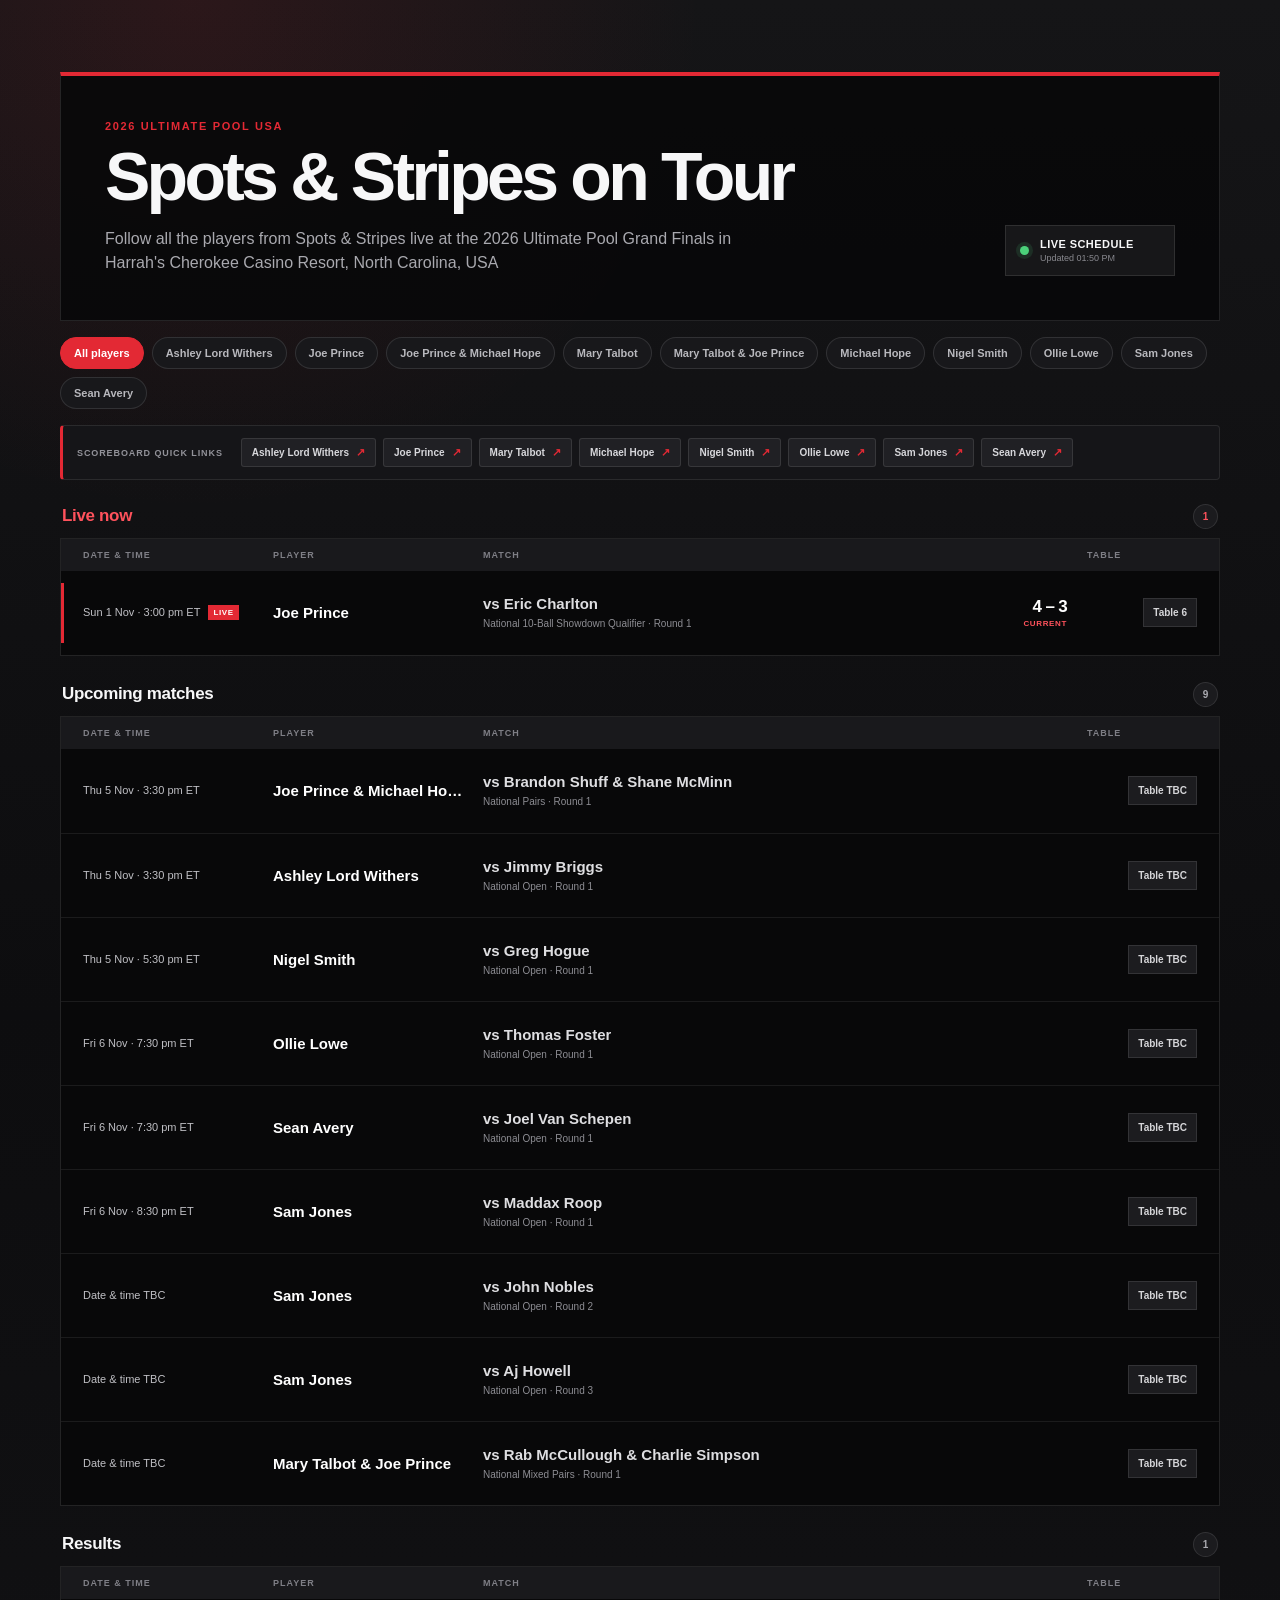
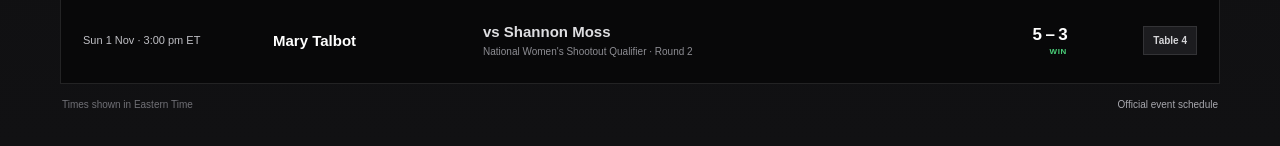
==== preview/index.html @ 2b4ff721 "Add scoreboard quick links" ====
<!doctype html>
<html lang="en">
<head>
	<meta charset="utf-8">
	<meta name="viewport" content="width=device-width, initial-scale=1">
	<title>Spots &amp; Stripes on Tour schedule</title>
	<link rel="stylesheet" href="../assets/schedule-page.css">
</head>
<body class="typlive-public-schedule">
	<main class="upusa-schedule" data-schedule-app data-endpoint="schedule.json" data-refresh="60">
		<header class="upusa-schedule-hero">
			<div>
				<p class="upusa-eyebrow">2026 Ultimate Pool USA</p>
				<h1>Spots &amp; Stripes on Tour</h1>
				<p class="upusa-intro">Follow all the players from Spots &amp; Stripes live at the 2026 Ultimate Pool Grand Finals in Harrah's Cherokee Casino Resort, North Carolina, USA</p>
			</div>
			<div class="upusa-live-state" data-feed-state>
				<span></span>
				<div><strong>Live schedule</strong><small data-updated>Updates automatically</small></div>
			</div>
		</header>

		<nav class="upusa-player-filters" aria-label="Filter schedule by player" data-player-filters>
			<button type="button" data-filter="all" aria-pressed="true">All players</button>
			<button type="button" data-filter="ashley" aria-pressed="false">Ashley Lord Withers</button>
			<button type="button" data-filter="joe" aria-pressed="false">Joe Prince</button>
			<button type="button" data-filter="pair-joe-prince-michael-hope" aria-pressed="false">Joe Prince &amp; Michael Hope</button>
			<button type="button" data-filter="mary" aria-pressed="false">Mary Talbot</button>
			<button type="button" data-filter="pair-mary-talbot-joe-prince" aria-pressed="false">Mary Talbot &amp; Joe Prince</button>
			<button type="button" data-filter="michael" aria-pressed="false">Michael Hope</button>
			<button type="button" data-filter="nigel" aria-pressed="false">Nigel Smith</button>
			<button type="button" data-filter="ollie" aria-pressed="false">Ollie Lowe</button>
			<button type="button" data-filter="sam" aria-pressed="false">Sam Jones</button>
			<button type="button" data-filter="sean" aria-pressed="false">Sean Avery</button>
		</nav>
		<label class="upusa-player-select"><span>Show player</span><select data-player-select><option value="all">All players</option><option value="ashley">Ashley Lord Withers</option><option value="joe">Joe Prince</option><option value="pair-joe-prince-michael-hope">Joe Prince &amp; Michael Hope</option><option value="mary">Mary Talbot</option><option value="pair-mary-talbot-joe-prince">Mary Talbot &amp; Joe Prince</option><option value="michael">Michael Hope</option><option value="nigel">Nigel Smith</option><option value="ollie">Ollie Lowe</option><option value="sam">Sam Jones</option><option value="sean">Sean Avery</option></select></label>
		<nav class="upusa-scoreboard-links" aria-label="Open player scoreboards">
			<span>Scoreboard quick links</span>
			<div>
				<a href="/scoreboard-ashley/" target="_blank" rel="noopener">Ashley Lord Withers<span aria-hidden="true">↗</span></a>
				<a href="/scoreboard-joe/" target="_blank" rel="noopener">Joe Prince<span aria-hidden="true">↗</span></a>
				<a href="/scoreboard-mary/" target="_blank" rel="noopener">Mary Talbot<span aria-hidden="true">↗</span></a>
				<a href="/scoreboard-michael/" target="_blank" rel="noopener">Michael Hope<span aria-hidden="true">↗</span></a>
				<a href="/scoreboard-nigel/" target="_blank" rel="noopener">Nigel Smith<span aria-hidden="true">↗</span></a>
				<a href="/scoreboard-ollie/" target="_blank" rel="noopener">Ollie Lowe<span aria-hidden="true">↗</span></a>
				<a href="/scoreboard-sam/" target="_blank" rel="noopener">Sam Jones<span aria-hidden="true">↗</span></a>
				<a href="/scoreboard-sean/" target="_blank" rel="noopener">Sean Avery<span aria-hidden="true">↗</span></a>
			</div>
		</nav>

		<div class="upusa-schedule-sections">
			<section class="upusa-section upusa-section-live" data-schedule-section="live" hidden>
				<header class="upusa-section-header"><h2>Live now</h2><span data-section-count>0</span></header>
				<div class="upusa-schedule-panel"><div class="upusa-schedule-columns"><span>Date &amp; time</span><span>Player</span><span>Match</span><span>Table</span></div><div class="upusa-schedule-rows" data-schedule-rows="live"></div><p class="upusa-filter-empty" data-section-empty hidden>No live matches right now.</p></div>
			</section>
			<section class="upusa-section upusa-section-upcoming" data-schedule-section="upcoming">
				<header class="upusa-section-header"><h2>Upcoming matches</h2><span data-section-count>0</span></header>
				<div class="upusa-schedule-panel"><div class="upusa-schedule-columns"><span>Date &amp; time</span><span>Player</span><span>Match</span><span>Table</span></div><div class="upusa-schedule-rows" data-schedule-rows="upcoming"></div><p class="upusa-filter-empty" data-section-empty>No upcoming matches are published for this player.</p></div>
			</section>
			<section class="upusa-section upusa-section-result" data-schedule-section="result">
				<header class="upusa-section-header"><h2>Results</h2><span data-section-count>0</span></header>
				<div class="upusa-schedule-panel"><div class="upusa-schedule-columns"><span>Date &amp; time</span><span>Player</span><span>Match</span><span>Table</span></div><div class="upusa-schedule-rows" data-schedule-rows="result"></div><p class="upusa-filter-empty" data-section-empty>No results are published for this player yet.</p></div>
			</section>
		</div>

		<footer class="upusa-schedule-footer">
			<span>Times shown in Eastern Time</span>
			<a href="https://digitalpool.com/events/2026-ultimate-pool-usa-league-grand-finals/player-schedules">Official event schedule</a>
		</footer>
	</main>
	<script src="../assets/schedule-page.js"></script>
</body>
</html>
---- assets/schedule-page.css ----
:root {
	color-scheme: dark;
}

* {
	box-sizing: border-box;
}

html,
body.typlive-public-schedule {
	min-height: 100%;
	margin: 0;
}

body.typlive-public-schedule {
	background:
		radial-gradient(circle at 15% 0%, rgba(227, 41, 52, 0.11), transparent 32rem),
		linear-gradient(180deg, #151517, #0d0d0f 58%, #111113);
	color: #f7f7f8;
	font-family: Inter, ui-sans-serif, -apple-system, BlinkMacSystemFont, "Segoe UI", sans-serif;
	font-variant-numeric: tabular-nums;
}

button,
a {
	font: inherit;
}

.upusa-schedule {
	--upusa-red: #e32934;
	width: min(1160px, calc(100% - 32px));
	margin: 0 auto;
	padding: clamp(28px, 6vw, 72px) 0 36px;
}

.upusa-schedule-hero {
	display: grid;
	grid-template-columns: minmax(0, 1fr) auto;
	align-items: end;
	gap: 36px;
	padding: clamp(24px, 4vw, 44px);
	background: rgba(8, 8, 9, 0.92);
	border: 1px solid rgba(255, 255, 255, 0.11);
	border-top: 4px solid var(--upusa-red);
}

.upusa-eyebrow,
.upusa-schedule-hero h1,
.upusa-intro {
	margin: 0;
}

.upusa-eyebrow {
	margin-bottom: 12px;
	color: var(--upusa-red);
	font-size: 11px;
	font-weight: 820;
	letter-spacing: 0.15em;
	text-transform: uppercase;
}

.upusa-schedule-hero h1 {
	font-size: clamp(34px, 6vw, 68px);
	font-weight: 820;
	letter-spacing: -0.055em;
	line-height: 0.95;
}

.upusa-intro {
	max-width: 670px;
	margin-top: 18px;
	color: #a9a9af;
	font-size: clamp(13px, 1.7vw, 16px);
	line-height: 1.55;
}

.upusa-live-state {
	display: flex;
	align-items: center;
	gap: 11px;
	min-width: 170px;
	padding: 12px 14px;
	background: #171719;
	border: 1px solid rgba(255, 255, 255, 0.1);
}

.upusa-live-state > span {
	width: 9px;
	height: 9px;
	background: #4bd17a;
	border-radius: 50%;
	box-shadow: 0 0 0 4px rgba(75, 209, 122, 0.12);
}

.upusa-live-state strong,
.upusa-live-state small {
	display: block;
}

.upusa-live-state strong {
	font-size: 11px;
	letter-spacing: 0.04em;
	text-transform: uppercase;
}

.upusa-live-state small {
	margin-top: 3px;
	color: #89898f;
	font-size: 9px;
}

.upusa-live-state.is-reconnecting > span {
	background: #d69b3d;
	box-shadow: 0 0 0 4px rgba(214, 155, 61, 0.12);
}

.upusa-player-filters {
	display: flex;
	flex-wrap: wrap;
	gap: 8px;
	margin: 16px 0;
	padding: 0;
}

.upusa-player-filters button {
	flex: 0 0 auto;
	padding: 9px 13px;
	background: #18181b;
	border: 1px solid rgba(255, 255, 255, 0.11);
	border-radius: 999px;
	color: #b8b8bd;
	font-size: 11px;
	font-weight: 700;
	cursor: pointer;
}

.upusa-player-filters button:hover,
.upusa-player-filters button[aria-pressed="true"] {
	background: var(--upusa-red);
	border-color: var(--upusa-red);
	color: #fff;
}

.upusa-player-select {
	display: none;
}

.upusa-scoreboard-links {
	display: grid;
	grid-template-columns: auto minmax(0, 1fr);
	align-items: center;
	gap: 12px 18px;
	margin: 0 0 24px;
	padding: 12px 14px;
	background: #151518;
	border: 1px solid rgba(255, 255, 255, 0.09);
	border-left: 3px solid var(--upusa-red);
	border-radius: 4px;
}

.upusa-scoreboard-links > span {
	color: #929299;
	font-size: 9px;
	font-weight: 780;
	letter-spacing: 0.1em;
	text-transform: uppercase;
}

.upusa-scoreboard-links > div {
	display: flex;
	flex-wrap: wrap;
	gap: 7px;
}

.upusa-scoreboard-links a {
	display: inline-flex;
	align-items: center;
	gap: 7px;
	padding: 7px 10px;
	background: #202024;
	border: 1px solid rgba(255, 255, 255, 0.1);
	border-radius: 3px;
	color: #d7d7db;
	font-size: 10px;
	font-weight: 720;
	line-height: 1.15;
	text-decoration: none;
}

.upusa-scoreboard-links a:hover {
	background: var(--upusa-red);
	border-color: var(--upusa-red);
	color: #fff;
}

.upusa-scoreboard-links a span {
	color: var(--upusa-red);
	font-size: 11px;
}

.upusa-scoreboard-links a:hover span {
	color: #fff;
}

.upusa-schedule-sections {
	display: grid;
	gap: 26px;
}

.upusa-section-header {
	display: flex;
	align-items: center;
	justify-content: space-between;
	gap: 16px;
	padding: 0 2px 9px;
}

.upusa-section[hidden] {
	display: none;
}

.upusa-section-header h2 {
	margin: 0;
	font-size: 17px;
	font-weight: 780;
	letter-spacing: -0.02em;
}

.upusa-section-header span {
	display: grid;
	place-items: center;
	min-width: 25px;
	height: 25px;
	padding: 0 7px;
	background: #1b1b1e;
	border: 1px solid rgba(255, 255, 255, 0.1);
	border-radius: 999px;
	color: #aaaab0;
	font-size: 10px;
	font-weight: 760;
}

.upusa-section-live .upusa-section-header h2,
.upusa-section-live .upusa-section-header span {
	color: #ff525c;
}

.upusa-schedule-panel {
	overflow: hidden;
	background: rgba(8, 8, 9, 0.94);
	border: 1px solid rgba(255, 255, 255, 0.11);
}

.upusa-schedule-columns,
.upusa-match {
	display: grid;
	grid-template-columns: 170px 190px minmax(260px, 1fr) 110px;
	align-items: center;
	gap: 20px;
}

.upusa-schedule-columns {
	padding: 11px 22px;
	background: #19191c;
	color: #7f7f86;
	font-size: 9px;
	font-weight: 760;
	letter-spacing: 0.11em;
	text-transform: uppercase;
}

.upusa-match {
	position: relative;
	min-height: 84px;
	padding: 15px 22px;
	border-top: 1px solid rgba(255, 255, 255, 0.08);
}

.upusa-match:first-child {
	border-top: 0;
}

.upusa-match:hover {
	background: rgba(255, 255, 255, 0.025);
}

.upusa-match.is-live::before {
	position: absolute;
	inset: 12px auto 12px 0;
	width: 3px;
	background: var(--upusa-red);
	content: "";
}

.upusa-match[hidden] {
	display: none;
}

.upusa-match-time {
	display: flex;
	align-items: center;
	gap: 8px;
}

.upusa-match-time time {
	color: #c0c0c5;
	font-size: 11px;
	line-height: 1.4;
}

.upusa-match-time span {
	padding: 3px 5px;
	background: var(--upusa-red);
	color: #fff;
	font-size: 8px;
	font-weight: 820;
	letter-spacing: 0.08em;
	text-transform: uppercase;
}

.upusa-match-player,
.upusa-match-copy {
	display: grid;
	min-width: 0;
	gap: 5px;
}

.upusa-match-player strong,
.upusa-match-copy strong {
	overflow: hidden;
	font-size: 15px;
	font-weight: 760;
	text-overflow: ellipsis;
	white-space: nowrap;
}

.upusa-match-copy span {
	overflow: hidden;
	color: #8d8d93;
	font-size: 10px;
	line-height: 1.35;
	text-overflow: ellipsis;
	white-space: nowrap;
}

.upusa-match-player strong {
	color: #fff;
}

.upusa-match-copy strong {
	color: #dedee1;
}

.upusa-match-detail {
	display: flex;
	align-items: center;
	justify-content: space-between;
	min-width: 0;
	gap: 18px;
}

.upusa-inline-score {
	display: grid;
	flex: 0 0 auto;
	justify-items: end;
	gap: 2px;
	min-width: 62px;
}

.upusa-inline-score strong,
.upusa-inline-score small {
	display: block;
}

.upusa-inline-score strong {
	color: #fff;
	font-size: 17px;
	font-weight: 830;
	letter-spacing: -0.04em;
}

.upusa-inline-score small {
	color: #9c9ca2;
	font-size: 8px;
	font-weight: 780;
	letter-spacing: 0.08em;
	text-transform: uppercase;
}

.upusa-inline-score.is-win small {
	color: #4bd17a;
}

.upusa-inline-score.is-loss small,
.upusa-inline-score.is-current small {
	color: #ff525c;
}

.upusa-match-table {
	justify-self: end;
	padding: 8px 9px;
	background: #1c1c1f;
	border: 1px solid rgba(255, 255, 255, 0.1);
	color: #d5d5d8;
	font-size: 10px;
	font-weight: 740;
	text-align: center;
}

.upusa-empty,
.upusa-filter-empty {
	margin: 0;
	padding: 52px 20px;
	color: #9999a0;
	font-size: 13px;
	text-align: center;
}

.upusa-schedule-footer {
	display: flex;
	justify-content: space-between;
	gap: 20px;
	padding: 15px 2px 0;
	color: #707076;
	font-size: 10px;
}

.upusa-schedule-footer a {
	color: #a7a7ad;
	text-decoration: none;
}

.upusa-schedule-footer a:hover {
	color: #fff;
}

@media (max-width: 760px) {
	.upusa-schedule {
		width: min(100% - 20px, 1160px);
		padding: 10px 0 24px;
	}

	.upusa-schedule-hero {
		grid-template-columns: 1fr;
		gap: 22px;
		padding: 24px 19px;
	}

	.upusa-live-state {
		justify-self: start;
	}

	.upusa-player-filters {
		display: none;
	}

	.upusa-player-select {
		display: grid;
		gap: 7px;
		margin: 14px 0 18px;
	}

	.upusa-player-select span {
		color: #929299;
		font-size: 9px;
		font-weight: 760;
		letter-spacing: 0.11em;
		text-transform: uppercase;
	}

	.upusa-player-select select {
		width: 100%;
		height: 46px;
		padding: 0 13px;
		background: #18181b;
		border: 1px solid rgba(255, 255, 255, 0.14);
		border-radius: 4px;
		color: #fff;
		font-size: 14px;
		font-weight: 680;
	}

	.upusa-scoreboard-links {
		grid-template-columns: 1fr;
		gap: 9px;
		margin: 0 0 22px;
		padding: 13px;
	}

	.upusa-scoreboard-links > div {
		display: grid;
		grid-template-columns: repeat(2, minmax(0, 1fr));
		gap: 7px;
	}

	.upusa-scoreboard-links a {
		justify-content: space-between;
		min-height: 39px;
		padding: 8px 9px;
		white-space: normal;
	}

	.upusa-schedule-columns {
		display: none;
	}

	.upusa-match {
		grid-template-columns: minmax(0, 1fr) auto;
		gap: 12px 14px;
		min-height: 132px;
		padding: 16px;
	}

	.upusa-match-time {
		grid-column: 1;
		grid-row: 1;
	}

	.upusa-match-table {
		grid-column: 2;
		grid-row: 1;
	}

	.upusa-match-player {
		grid-column: 1 / -1;
		grid-row: 2;
	}

	.upusa-match-detail {
		grid-column: 1 / -1;
		grid-row: 3;
		align-items: flex-end;
	}

	.upusa-match-player strong,
	.upusa-match-detail strong {
		font-size: 16px;
	}

	.upusa-schedule-footer {
		align-items: flex-start;
		flex-direction: column;
		gap: 7px;
	}
}

@media (prefers-reduced-motion: reduce) {
	* {
		scroll-behavior: auto !important;
	}
}
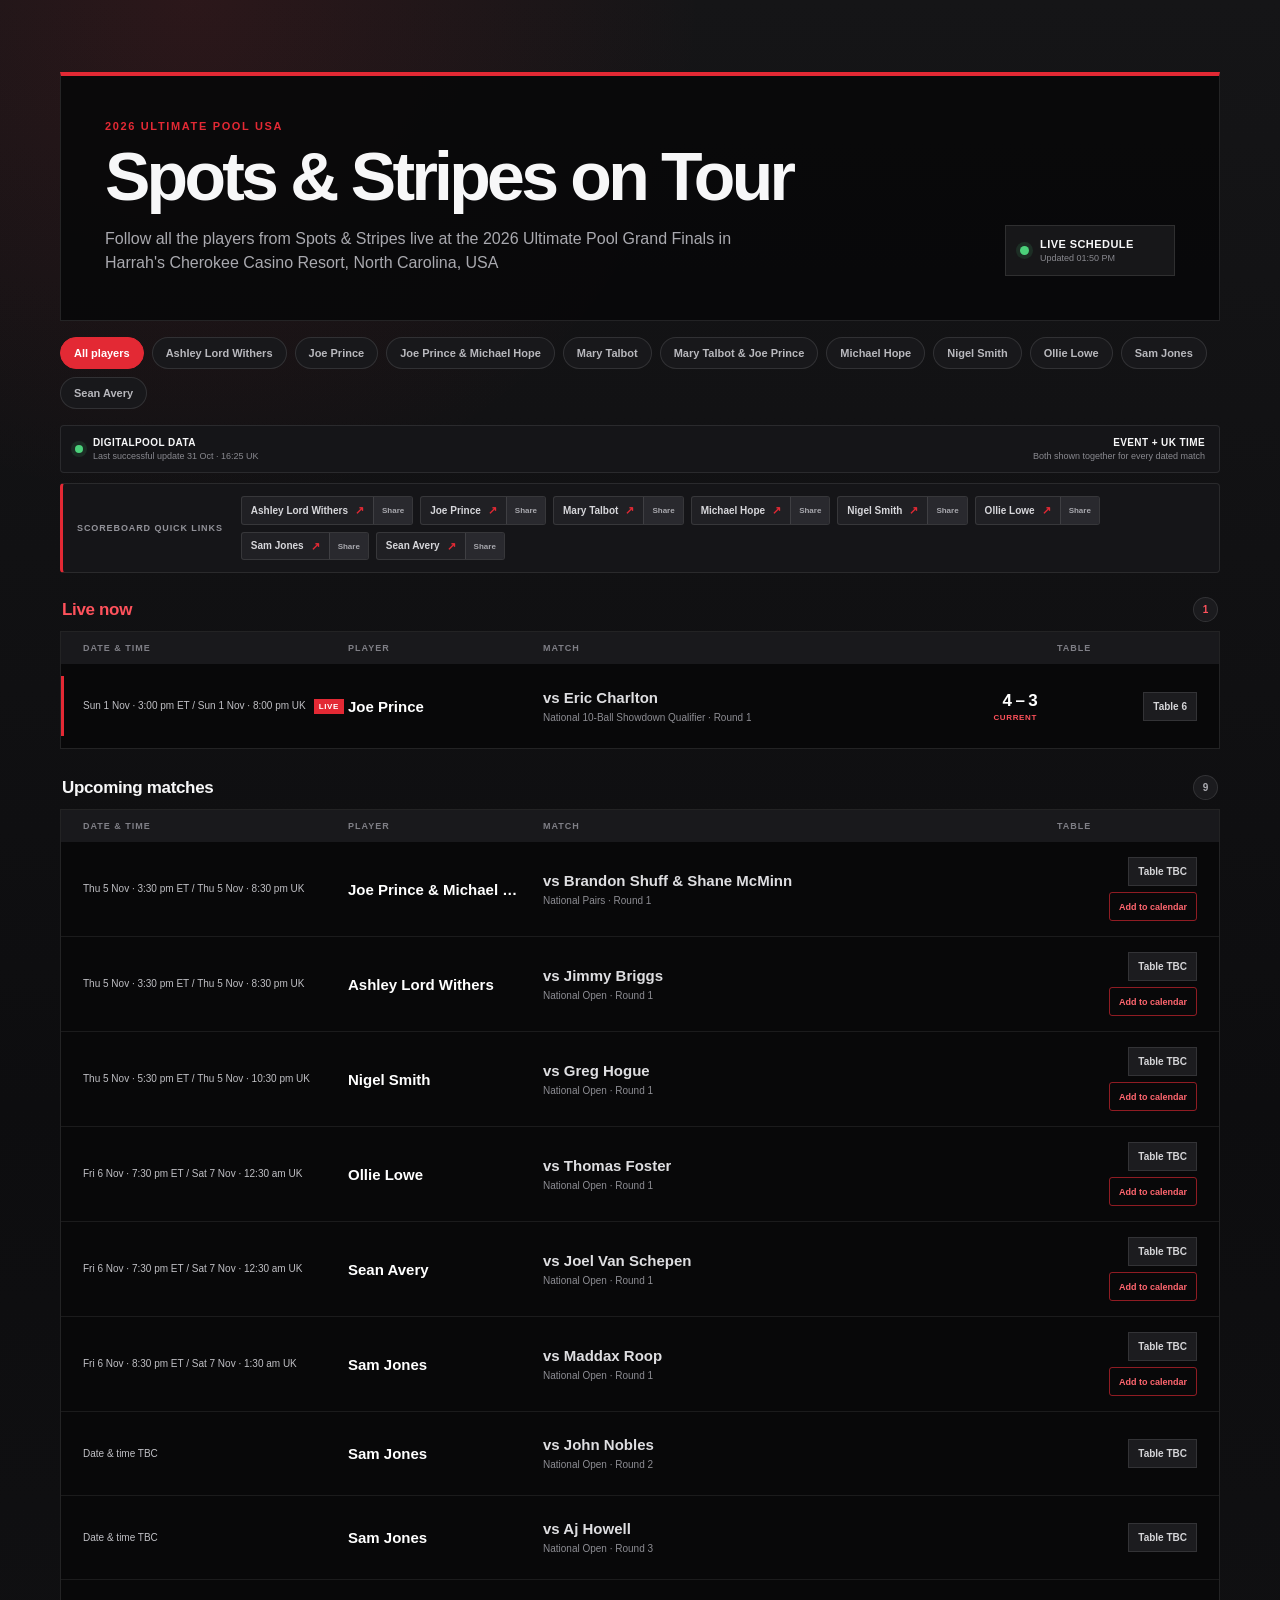
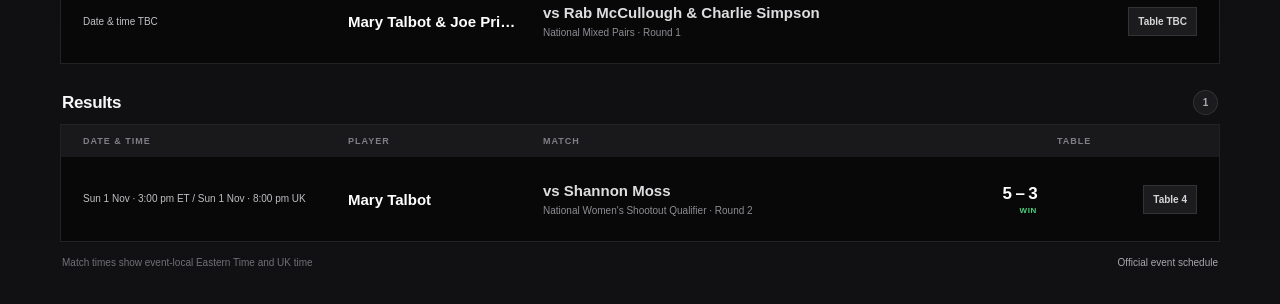
==== commit b25bb0b9: "Add schedule tools and change alerts" ====
--- a/preview/index.html
+++ b/preview/index.html
@@ -34,19 +34,24 @@
 			<button type="button" data-filter="sean" aria-pressed="false">Sean Avery</button>
 		</nav>
 		<label class="upusa-player-select"><span>Show player</span><select data-player-select><option value="all">All players</option><option value="ashley">Ashley Lord Withers</option><option value="joe">Joe Prince</option><option value="pair-joe-prince-michael-hope">Joe Prince &amp; Michael Hope</option><option value="mary">Mary Talbot</option><option value="pair-mary-talbot-joe-prince">Mary Talbot &amp; Joe Prince</option><option value="michael">Michael Hope</option><option value="nigel">Nigel Smith</option><option value="ollie">Ollie Lowe</option><option value="sam">Sam Jones</option><option value="sean">Sean Avery</option></select></label>
+		<section class="upusa-schedule-tools" aria-label="Schedule options">
+			<div class="upusa-data-source" data-source-status data-source-ok="1" data-source-last-success="2026-10-31T16:25:00Z"><span></span><div><strong>DigitalPool data</strong><small data-source-copy>Last successful update recorded</small></div></div>
+			<div class="upusa-timezone-note"><strong>Event + UK time</strong><small>Both shown together for every dated match</small></div>
+		</section>
 		<nav class="upusa-scoreboard-links" aria-label="Open player scoreboards">
 			<span>Scoreboard quick links</span>
 			<div>
-				<a href="/scoreboard-ashley/" target="_blank" rel="noopener">Ashley Lord Withers<span aria-hidden="true">↗</span></a>
-				<a href="/scoreboard-joe/" target="_blank" rel="noopener">Joe Prince<span aria-hidden="true">↗</span></a>
-				<a href="/scoreboard-mary/" target="_blank" rel="noopener">Mary Talbot<span aria-hidden="true">↗</span></a>
-				<a href="/scoreboard-michael/" target="_blank" rel="noopener">Michael Hope<span aria-hidden="true">↗</span></a>
-				<a href="/scoreboard-nigel/" target="_blank" rel="noopener">Nigel Smith<span aria-hidden="true">↗</span></a>
-				<a href="/scoreboard-ollie/" target="_blank" rel="noopener">Ollie Lowe<span aria-hidden="true">↗</span></a>
-				<a href="/scoreboard-sam/" target="_blank" rel="noopener">Sam Jones<span aria-hidden="true">↗</span></a>
-				<a href="/scoreboard-sean/" target="_blank" rel="noopener">Sean Avery<span aria-hidden="true">↗</span></a>
+				<span class="upusa-scoreboard-link"><a href="/scoreboard-ashley/" target="_blank" rel="noopener">Ashley Lord Withers<span aria-hidden="true">↗</span></a><button type="button" data-share-scoreboard data-url="/scoreboard-ashley/" data-name="Ashley Lord Withers">Share</button></span>
+				<span class="upusa-scoreboard-link"><a href="/scoreboard-joe/" target="_blank" rel="noopener">Joe Prince<span aria-hidden="true">↗</span></a><button type="button" data-share-scoreboard data-url="/scoreboard-joe/" data-name="Joe Prince">Share</button></span>
+				<span class="upusa-scoreboard-link"><a href="/scoreboard-mary/" target="_blank" rel="noopener">Mary Talbot<span aria-hidden="true">↗</span></a><button type="button" data-share-scoreboard data-url="/scoreboard-mary/" data-name="Mary Talbot">Share</button></span>
+				<span class="upusa-scoreboard-link"><a href="/scoreboard-michael/" target="_blank" rel="noopener">Michael Hope<span aria-hidden="true">↗</span></a><button type="button" data-share-scoreboard data-url="/scoreboard-michael/" data-name="Michael Hope">Share</button></span>
+				<span class="upusa-scoreboard-link"><a href="/scoreboard-nigel/" target="_blank" rel="noopener">Nigel Smith<span aria-hidden="true">↗</span></a><button type="button" data-share-scoreboard data-url="/scoreboard-nigel/" data-name="Nigel Smith">Share</button></span>
+				<span class="upusa-scoreboard-link"><a href="/scoreboard-ollie/" target="_blank" rel="noopener">Ollie Lowe<span aria-hidden="true">↗</span></a><button type="button" data-share-scoreboard data-url="/scoreboard-ollie/" data-name="Ollie Lowe">Share</button></span>
+				<span class="upusa-scoreboard-link"><a href="/scoreboard-sam/" target="_blank" rel="noopener">Sam Jones<span aria-hidden="true">↗</span></a><button type="button" data-share-scoreboard data-url="/scoreboard-sam/" data-name="Sam Jones">Share</button></span>
+				<span class="upusa-scoreboard-link"><a href="/scoreboard-sean/" target="_blank" rel="noopener">Sean Avery<span aria-hidden="true">↗</span></a><button type="button" data-share-scoreboard data-url="/scoreboard-sean/" data-name="Sean Avery">Share</button></span>
 			</div>
 		</nav>
+		<section class="upusa-next-match" data-next-match hidden><div class="upusa-next-label"><span>Next match</span><strong data-next-countdown>Calculating…</strong></div><div class="upusa-next-copy"><strong data-next-player></strong><span data-next-opponent></span></div><div class="upusa-next-meta"><span data-next-time></span><span data-next-table></span></div><button type="button" class="upusa-calendar-button" data-next-calendar>Add to calendar</button></section>
 
 		<div class="upusa-schedule-sections">
 			<section class="upusa-section upusa-section-live" data-schedule-section="live" hidden>
@@ -64,9 +69,10 @@
 		</div>
 
 		<footer class="upusa-schedule-footer">
-			<span>Times shown in Eastern Time</span>
+			<span>Match times show event-local Eastern Time and UK time</span>
 			<a href="https://digitalpool.com/events/2026-ultimate-pool-usa-league-grand-finals/player-schedules">Official event schedule</a>
 		</footer>
+		<div class="upusa-toast" data-toast role="status" aria-live="polite" hidden></div>
 	</main>
 	<script src="../assets/schedule-page.js"></script>
 </body>
--- a/assets/schedule-page.css
+++ b/assets/schedule-page.css
@@ -145,6 +145,63 @@
 	display: none;
 }
 
+.upusa-schedule-tools {
+	display: flex;
+	align-items: center;
+	justify-content: space-between;
+	gap: 18px;
+	margin: 0 0 10px;
+	padding: 11px 14px;
+	background: #151518;
+	border: 1px solid rgba(255, 255, 255, 0.09);
+	border-radius: 4px;
+}
+
+.upusa-data-source {
+	display: flex;
+	align-items: center;
+	gap: 10px;
+}
+
+.upusa-data-source > span {
+	flex: 0 0 auto;
+	width: 8px;
+	height: 8px;
+	background: #4bd17a;
+	border-radius: 50%;
+	box-shadow: 0 0 0 4px rgba(75, 209, 122, 0.12);
+}
+
+.upusa-data-source.has-warning > span {
+	background: #d69b3d;
+	box-shadow: 0 0 0 4px rgba(214, 155, 61, 0.12);
+}
+
+.upusa-data-source strong,
+.upusa-data-source small,
+.upusa-timezone-note strong,
+.upusa-timezone-note small {
+	display: block;
+}
+
+.upusa-data-source strong,
+.upusa-timezone-note strong {
+	font-size: 10px;
+	letter-spacing: 0.04em;
+	text-transform: uppercase;
+}
+
+.upusa-data-source small,
+.upusa-timezone-note small {
+	margin-top: 3px;
+	color: #89898f;
+	font-size: 9px;
+}
+
+.upusa-timezone-note {
+	text-align: right;
+}
+
 .upusa-scoreboard-links {
 	display: grid;
 	grid-template-columns: auto minmax(0, 1fr);
@@ -172,14 +229,20 @@
 	gap: 7px;
 }
 
-.upusa-scoreboard-links a {
+.upusa-scoreboard-link {
 	display: inline-flex;
 	align-items: center;
-	gap: 7px;
-	padding: 7px 10px;
 	background: #202024;
 	border: 1px solid rgba(255, 255, 255, 0.1);
 	border-radius: 3px;
+	overflow: hidden;
+}
+
+.upusa-scoreboard-link a {
+	display: inline-flex;
+	align-items: center;
+	gap: 7px;
+	padding: 7px 9px;
 	color: #d7d7db;
 	font-size: 10px;
 	font-weight: 720;
@@ -187,19 +250,87 @@
 	text-decoration: none;
 }
 
-.upusa-scoreboard-links a:hover {
+.upusa-scoreboard-link a:hover {
 	background: var(--upusa-red);
-	border-color: var(--upusa-red);
-	color: #fff;
-}
-
-.upusa-scoreboard-links a span {
+	color: #fff;
+}
+
+.upusa-scoreboard-link a span {
 	color: var(--upusa-red);
 	font-size: 11px;
 }
 
-.upusa-scoreboard-links a:hover span {
-	color: #fff;
+.upusa-scoreboard-link a:hover span {
+	color: #fff;
+}
+
+.upusa-scoreboard-link button {
+	align-self: stretch;
+	padding: 0 8px;
+	background: #29292e;
+	border: 0;
+	border-left: 1px solid rgba(255, 255, 255, 0.1);
+	color: #a9a9af;
+	font-size: 8px;
+	font-weight: 760;
+	cursor: pointer;
+}
+
+.upusa-scoreboard-link button:hover {
+	background: var(--upusa-red);
+	color: #fff;
+}
+
+.upusa-next-match {
+	display: grid;
+	grid-template-columns: 170px minmax(0, 1fr) minmax(280px, auto) auto;
+	align-items: center;
+	gap: 18px;
+	margin: 0 0 28px;
+	padding: 17px 18px;
+	background: linear-gradient(90deg, rgba(227, 41, 52, 0.11), rgba(18, 18, 21, 0.98) 28%);
+	border: 1px solid rgba(255, 255, 255, 0.11);
+	border-left: 3px solid var(--upusa-red);
+}
+
+.upusa-next-match[hidden] {
+	display: none;
+}
+
+.upusa-next-label,
+.upusa-next-copy,
+.upusa-next-meta {
+	display: grid;
+	gap: 4px;
+}
+
+.upusa-next-label span {
+	color: #ff676f;
+	font-size: 9px;
+	font-weight: 820;
+	letter-spacing: 0.1em;
+	text-transform: uppercase;
+}
+
+.upusa-next-label strong {
+	font-size: 17px;
+	font-weight: 830;
+	letter-spacing: -0.02em;
+}
+
+.upusa-next-copy strong {
+	font-size: 15px;
+}
+
+.upusa-next-copy span,
+.upusa-next-meta span {
+	color: #9b9ba1;
+	font-size: 10px;
+}
+
+.upusa-next-meta span:first-child {
+	color: #d3d3d7;
+	white-space: nowrap;
 }
 
 .upusa-schedule-sections {
@@ -254,7 +385,7 @@
 .upusa-schedule-columns,
 .upusa-match {
 	display: grid;
-	grid-template-columns: 170px 190px minmax(260px, 1fr) 110px;
+	grid-template-columns: 245px 175px minmax(240px, 1fr) 140px;
 	align-items: center;
 	gap: 20px;
 }
@@ -304,8 +435,9 @@
 
 .upusa-match-time time {
 	color: #c0c0c5;
-	font-size: 11px;
+	font-size: 10px;
 	line-height: 1.4;
+	white-space: nowrap;
 }
 
 .upusa-match-time span {
@@ -394,6 +526,14 @@
 .upusa-inline-score.is-loss small,
 .upusa-inline-score.is-current small {
 	color: #ff525c;
+}
+
+.upusa-match-actions {
+	display: grid;
+	justify-items: end;
+	gap: 6px;
+	min-width: 0;
+	justify-self: end;
 }
 
 .upusa-match-table {
@@ -407,6 +547,24 @@
 	text-align: center;
 }
 
+.upusa-calendar-button {
+	min-height: 29px;
+	padding: 6px 9px;
+	background: transparent;
+	border: 1px solid rgba(227, 41, 52, 0.62);
+	border-radius: 3px;
+	color: #ff666f;
+	font-size: 9px;
+	font-weight: 760;
+	line-height: 1.15;
+	cursor: pointer;
+}
+
+.upusa-calendar-button:hover {
+	background: var(--upusa-red);
+	color: #fff;
+}
+
 .upusa-empty,
 .upusa-filter-empty {
 	margin: 0;
@@ -432,6 +590,25 @@
 
 .upusa-schedule-footer a:hover {
 	color: #fff;
+}
+
+.upusa-toast {
+	position: fixed;
+	right: 18px;
+	bottom: 18px;
+	z-index: 20;
+	max-width: min(360px, calc(100% - 36px));
+	padding: 11px 14px;
+	background: #f7f7f8;
+	border-left: 3px solid var(--upusa-red);
+	color: #111114;
+	font-size: 11px;
+	font-weight: 720;
+	box-shadow: 0 12px 36px rgba(0, 0, 0, 0.35);
+}
+
+.upusa-toast[hidden] {
+	display: none;
 }
 
 @media (max-width: 760px) {
@@ -493,21 +670,64 @@
 		gap: 7px;
 	}
 
-	.upusa-scoreboard-links a {
+	.upusa-scoreboard-link {
+		display: grid;
+		grid-template-columns: minmax(0, 1fr) auto;
+	}
+
+	.upusa-scoreboard-link a {
 		justify-content: space-between;
 		min-height: 39px;
 		padding: 8px 9px;
 		white-space: normal;
 	}
 
+	.upusa-scoreboard-link button {
+		padding: 0 7px;
+	}
+
+	.upusa-schedule-tools {
+		align-items: flex-start;
+		flex-direction: column;
+		gap: 10px;
+		margin-bottom: 10px;
+	}
+
+	.upusa-timezone-note {
+		text-align: left;
+	}
+
+	.upusa-next-match {
+		grid-template-columns: 1fr;
+		gap: 12px;
+		margin-bottom: 24px;
+	}
+
+	.upusa-next-label {
+		grid-template-columns: auto 1fr;
+		align-items: center;
+	}
+
+	.upusa-next-label strong {
+		justify-self: end;
+	}
+
+	.upusa-next-meta span:first-child {
+		font-size: 9px;
+	}
+
+	.upusa-next-match .upusa-calendar-button {
+		width: 100%;
+	}
+
 	.upusa-schedule-columns {
 		display: none;
 	}
 
 	.upusa-match {
-		grid-template-columns: minmax(0, 1fr) auto;
+		grid-template-columns: 1fr;
 		gap: 12px 14px;
-		min-height: 132px;
+		min-height: 176px;
 		padding: 16px;
 	}
 
@@ -516,20 +736,31 @@
 		grid-row: 1;
 	}
 
-	.upusa-match-table {
-		grid-column: 2;
-		grid-row: 1;
+	.upusa-match-time time {
+		font-size: 9px;
 	}
 
 	.upusa-match-player {
-		grid-column: 1 / -1;
+		grid-column: 1;
 		grid-row: 2;
 	}
 
 	.upusa-match-detail {
-		grid-column: 1 / -1;
+		grid-column: 1;
 		grid-row: 3;
 		align-items: flex-end;
+	}
+
+	.upusa-match-actions {
+		grid-column: 1;
+		grid-row: 4;
+		grid-template-columns: auto minmax(0, 1fr);
+		align-items: center;
+		justify-self: stretch;
+	}
+
+	.upusa-match-actions .upusa-calendar-button {
+		justify-self: end;
 	}
 
 	.upusa-match-player strong,
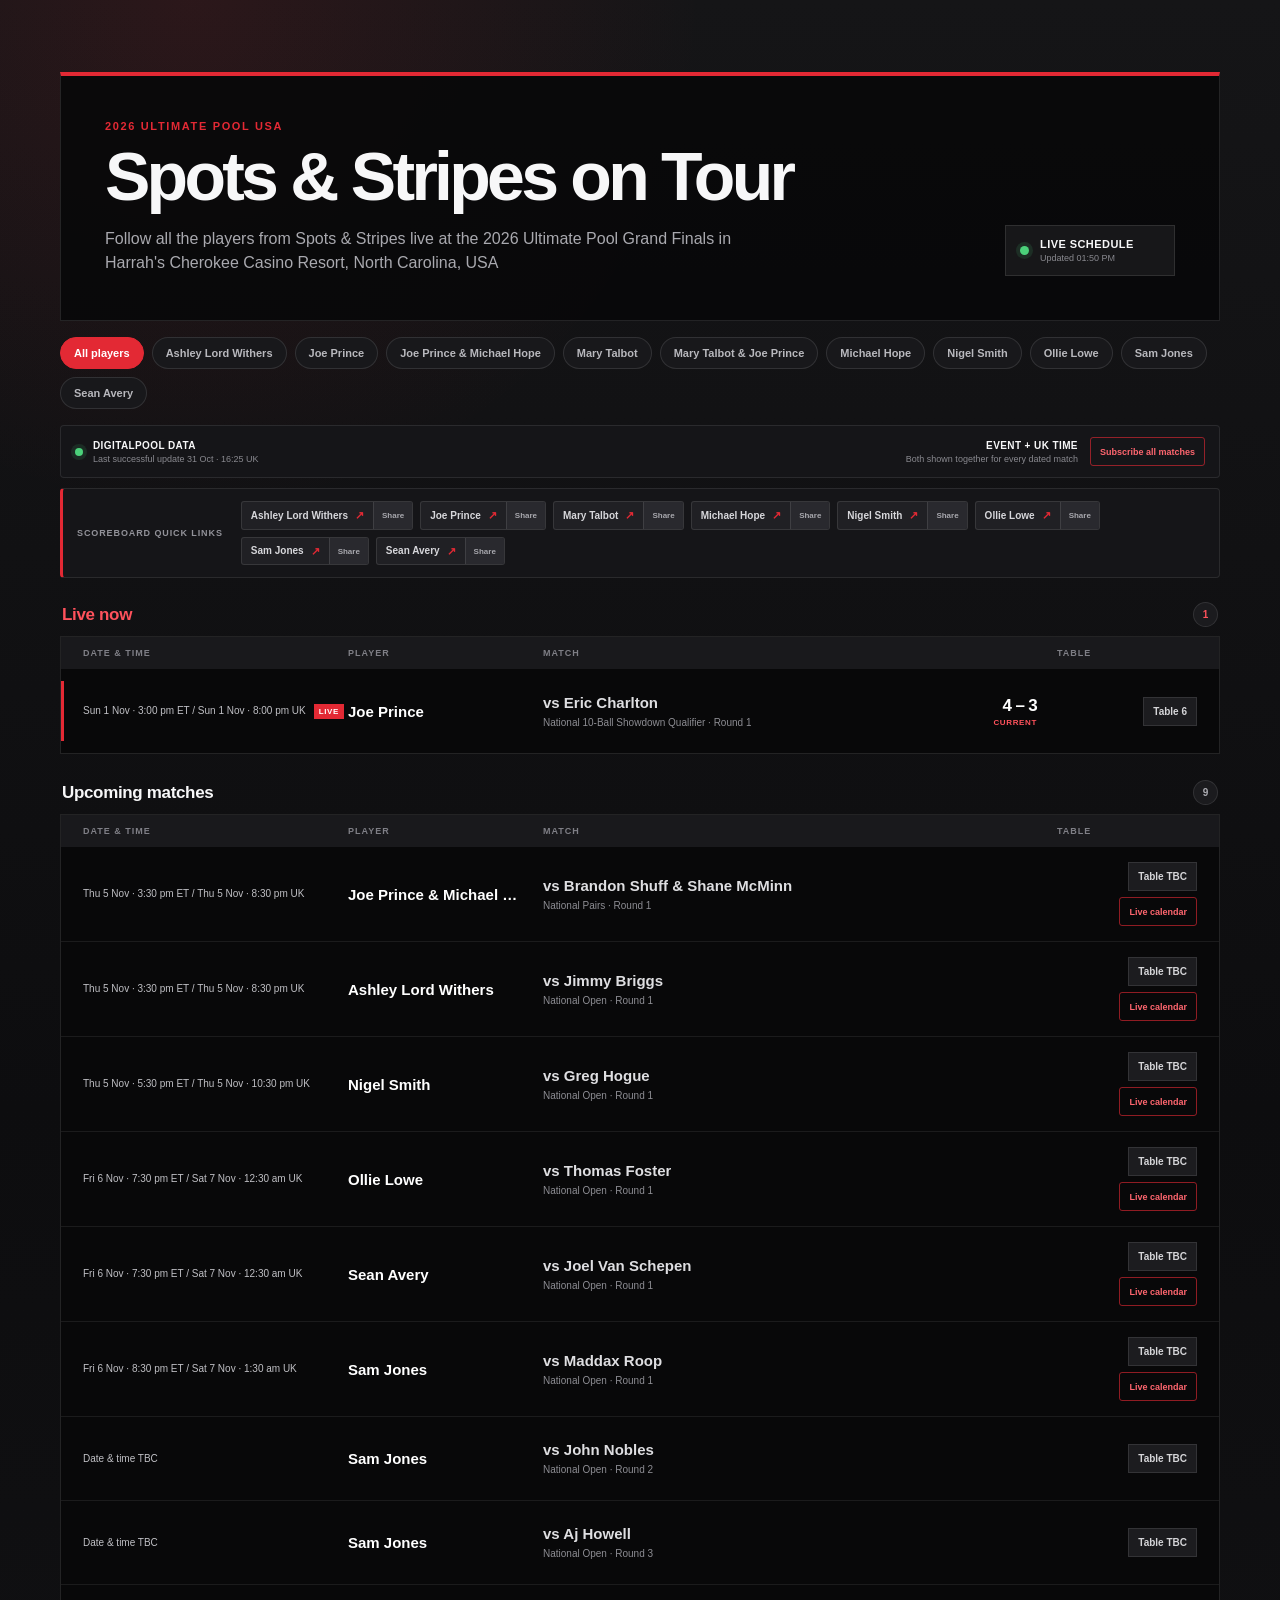
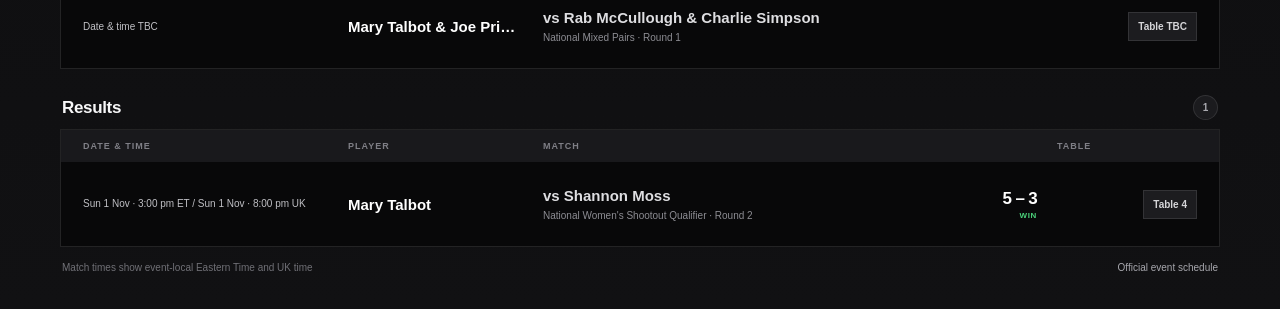
==== commit d7aa3dc6: "Add live subscribed calendar feeds" ====
--- a/preview/index.html
+++ b/preview/index.html
@@ -7,7 +7,7 @@
 	<link rel="stylesheet" href="../assets/schedule-page.css">
 </head>
 <body class="typlive-public-schedule">
-	<main class="upusa-schedule" data-schedule-app data-endpoint="schedule.json" data-refresh="60">
+	<main class="upusa-schedule" data-schedule-app data-endpoint="schedule.json" data-refresh="30" data-calendar-base="/upusa-calendar">
 		<header class="upusa-schedule-hero">
 			<div>
 				<p class="upusa-eyebrow">2026 Ultimate Pool USA</p>
@@ -36,7 +36,7 @@
 		<label class="upusa-player-select"><span>Show player</span><select data-player-select><option value="all">All players</option><option value="ashley">Ashley Lord Withers</option><option value="joe">Joe Prince</option><option value="pair-joe-prince-michael-hope">Joe Prince &amp; Michael Hope</option><option value="mary">Mary Talbot</option><option value="pair-mary-talbot-joe-prince">Mary Talbot &amp; Joe Prince</option><option value="michael">Michael Hope</option><option value="nigel">Nigel Smith</option><option value="ollie">Ollie Lowe</option><option value="sam">Sam Jones</option><option value="sean">Sean Avery</option></select></label>
 		<section class="upusa-schedule-tools" aria-label="Schedule options">
 			<div class="upusa-data-source" data-source-status data-source-ok="1" data-source-last-success="2026-10-31T16:25:00Z"><span></span><div><strong>DigitalPool data</strong><small data-source-copy>Last successful update recorded</small></div></div>
-			<div class="upusa-timezone-note"><strong>Event + UK time</strong><small>Both shown together for every dated match</small></div>
+			<div class="upusa-calendar-subscribe"><div class="upusa-timezone-note"><strong>Event + UK time</strong><small>Both shown together for every dated match</small></div><button type="button" class="upusa-calendar-button" data-subscribe-all>Subscribe all matches</button></div>
 		</section>
 		<nav class="upusa-scoreboard-links" aria-label="Open player scoreboards">
 			<span>Scoreboard quick links</span>
@@ -51,7 +51,7 @@
 				<span class="upusa-scoreboard-link"><a href="/scoreboard-sean/" target="_blank" rel="noopener">Sean Avery<span aria-hidden="true">↗</span></a><button type="button" data-share-scoreboard data-url="/scoreboard-sean/" data-name="Sean Avery">Share</button></span>
 			</div>
 		</nav>
-		<section class="upusa-next-match" data-next-match hidden><div class="upusa-next-label"><span>Next match</span><strong data-next-countdown>Calculating…</strong></div><div class="upusa-next-copy"><strong data-next-player></strong><span data-next-opponent></span></div><div class="upusa-next-meta"><span data-next-time></span><span data-next-table></span></div><button type="button" class="upusa-calendar-button" data-next-calendar>Add to calendar</button></section>
+		<section class="upusa-next-match" data-next-match hidden><div class="upusa-next-label"><span>Next match</span><strong data-next-countdown>Calculating…</strong></div><div class="upusa-next-copy"><strong data-next-player></strong><span data-next-opponent></span></div><div class="upusa-next-meta"><span data-next-time></span><span data-next-table></span></div><button type="button" class="upusa-calendar-button" data-next-calendar>Subscribe live calendar</button></section>
 
 		<div class="upusa-schedule-sections">
 			<section class="upusa-section upusa-section-live" data-schedule-section="live" hidden>
--- a/assets/schedule-page.css
+++ b/assets/schedule-page.css
@@ -200,6 +200,12 @@
 
 .upusa-timezone-note {
 	text-align: right;
+}
+
+.upusa-calendar-subscribe {
+	display: flex;
+	align-items: center;
+	gap: 12px;
 }
 
 .upusa-scoreboard-links {
@@ -697,6 +703,16 @@
 		text-align: left;
 	}
 
+	.upusa-calendar-subscribe {
+		align-items: flex-start;
+		flex-direction: column;
+		width: 100%;
+	}
+
+	.upusa-calendar-subscribe .upusa-calendar-button {
+		width: 100%;
+	}
+
 	.upusa-next-match {
 		grid-template-columns: 1fr;
 		gap: 12px;
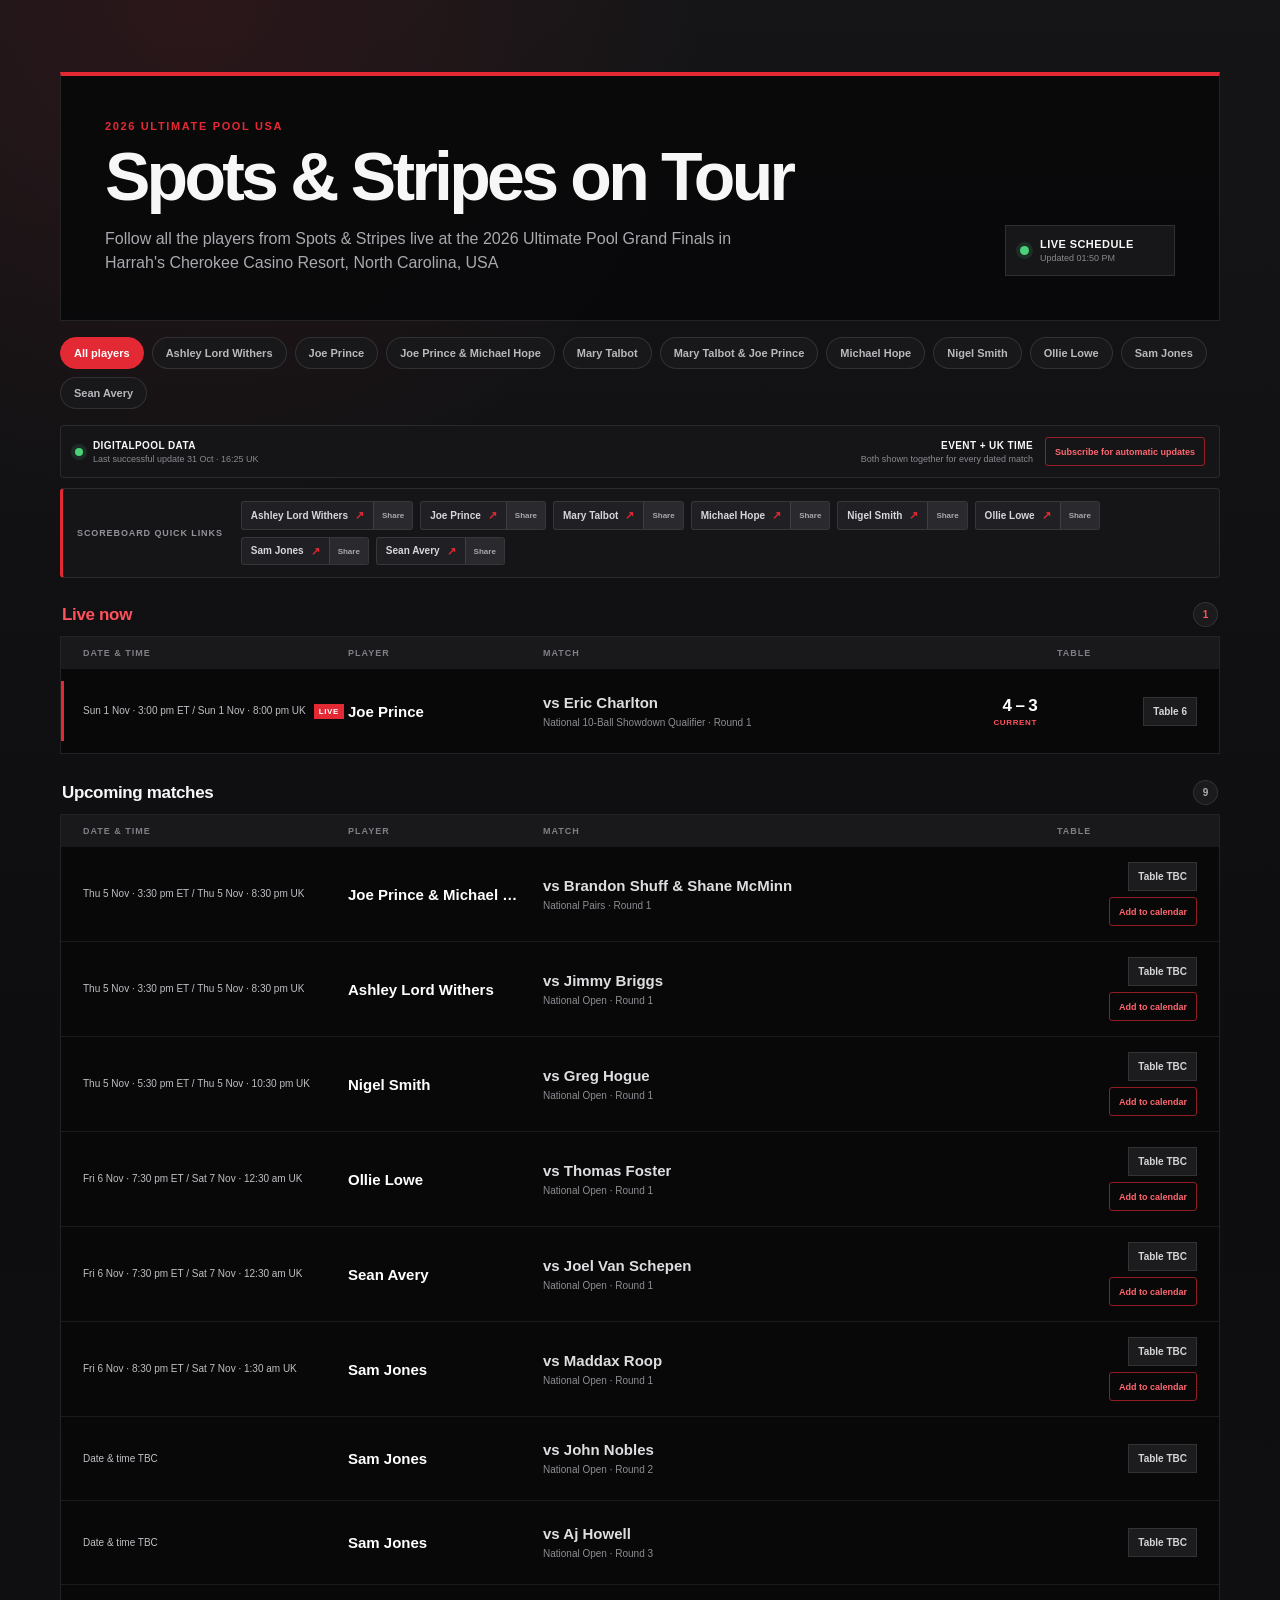
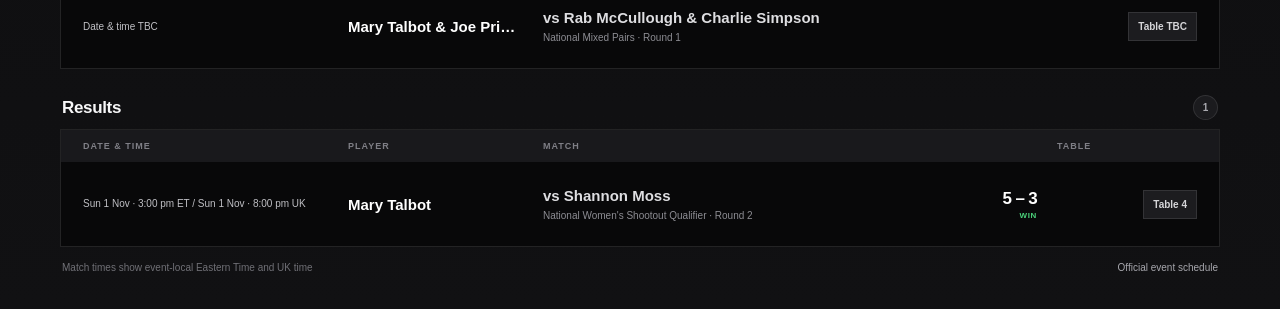
==== commit 969f039d: "Restore per-match calendar downloads" ====
--- a/preview/index.html
+++ b/preview/index.html
@@ -36,7 +36,7 @@
 		<label class="upusa-player-select"><span>Show player</span><select data-player-select><option value="all">All players</option><option value="ashley">Ashley Lord Withers</option><option value="joe">Joe Prince</option><option value="pair-joe-prince-michael-hope">Joe Prince &amp; Michael Hope</option><option value="mary">Mary Talbot</option><option value="pair-mary-talbot-joe-prince">Mary Talbot &amp; Joe Prince</option><option value="michael">Michael Hope</option><option value="nigel">Nigel Smith</option><option value="ollie">Ollie Lowe</option><option value="sam">Sam Jones</option><option value="sean">Sean Avery</option></select></label>
 		<section class="upusa-schedule-tools" aria-label="Schedule options">
 			<div class="upusa-data-source" data-source-status data-source-ok="1" data-source-last-success="2026-10-31T16:25:00Z"><span></span><div><strong>DigitalPool data</strong><small data-source-copy>Last successful update recorded</small></div></div>
-			<div class="upusa-calendar-subscribe"><div class="upusa-timezone-note"><strong>Event + UK time</strong><small>Both shown together for every dated match</small></div><button type="button" class="upusa-calendar-button" data-subscribe-all>Subscribe all matches</button></div>
+			<div class="upusa-calendar-subscribe"><div class="upusa-timezone-note"><strong>Event + UK time</strong><small>Both shown together for every dated match</small></div><button type="button" class="upusa-calendar-button" data-subscribe-all>Subscribe for automatic updates</button></div>
 		</section>
 		<nav class="upusa-scoreboard-links" aria-label="Open player scoreboards">
 			<span>Scoreboard quick links</span>
@@ -51,7 +51,7 @@
 				<span class="upusa-scoreboard-link"><a href="/scoreboard-sean/" target="_blank" rel="noopener">Sean Avery<span aria-hidden="true">↗</span></a><button type="button" data-share-scoreboard data-url="/scoreboard-sean/" data-name="Sean Avery">Share</button></span>
 			</div>
 		</nav>
-		<section class="upusa-next-match" data-next-match hidden><div class="upusa-next-label"><span>Next match</span><strong data-next-countdown>Calculating…</strong></div><div class="upusa-next-copy"><strong data-next-player></strong><span data-next-opponent></span></div><div class="upusa-next-meta"><span data-next-time></span><span data-next-table></span></div><button type="button" class="upusa-calendar-button" data-next-calendar>Subscribe live calendar</button></section>
+		<section class="upusa-next-match" data-next-match hidden><div class="upusa-next-label"><span>Next match</span><strong data-next-countdown>Calculating…</strong></div><div class="upusa-next-copy"><strong data-next-player></strong><span data-next-opponent></span></div><div class="upusa-next-meta"><span data-next-time></span><span data-next-table></span></div><button type="button" class="upusa-calendar-button" data-next-calendar>Add to calendar</button></section>
 
 		<div class="upusa-schedule-sections">
 			<section class="upusa-section upusa-section-live" data-schedule-section="live" hidden>
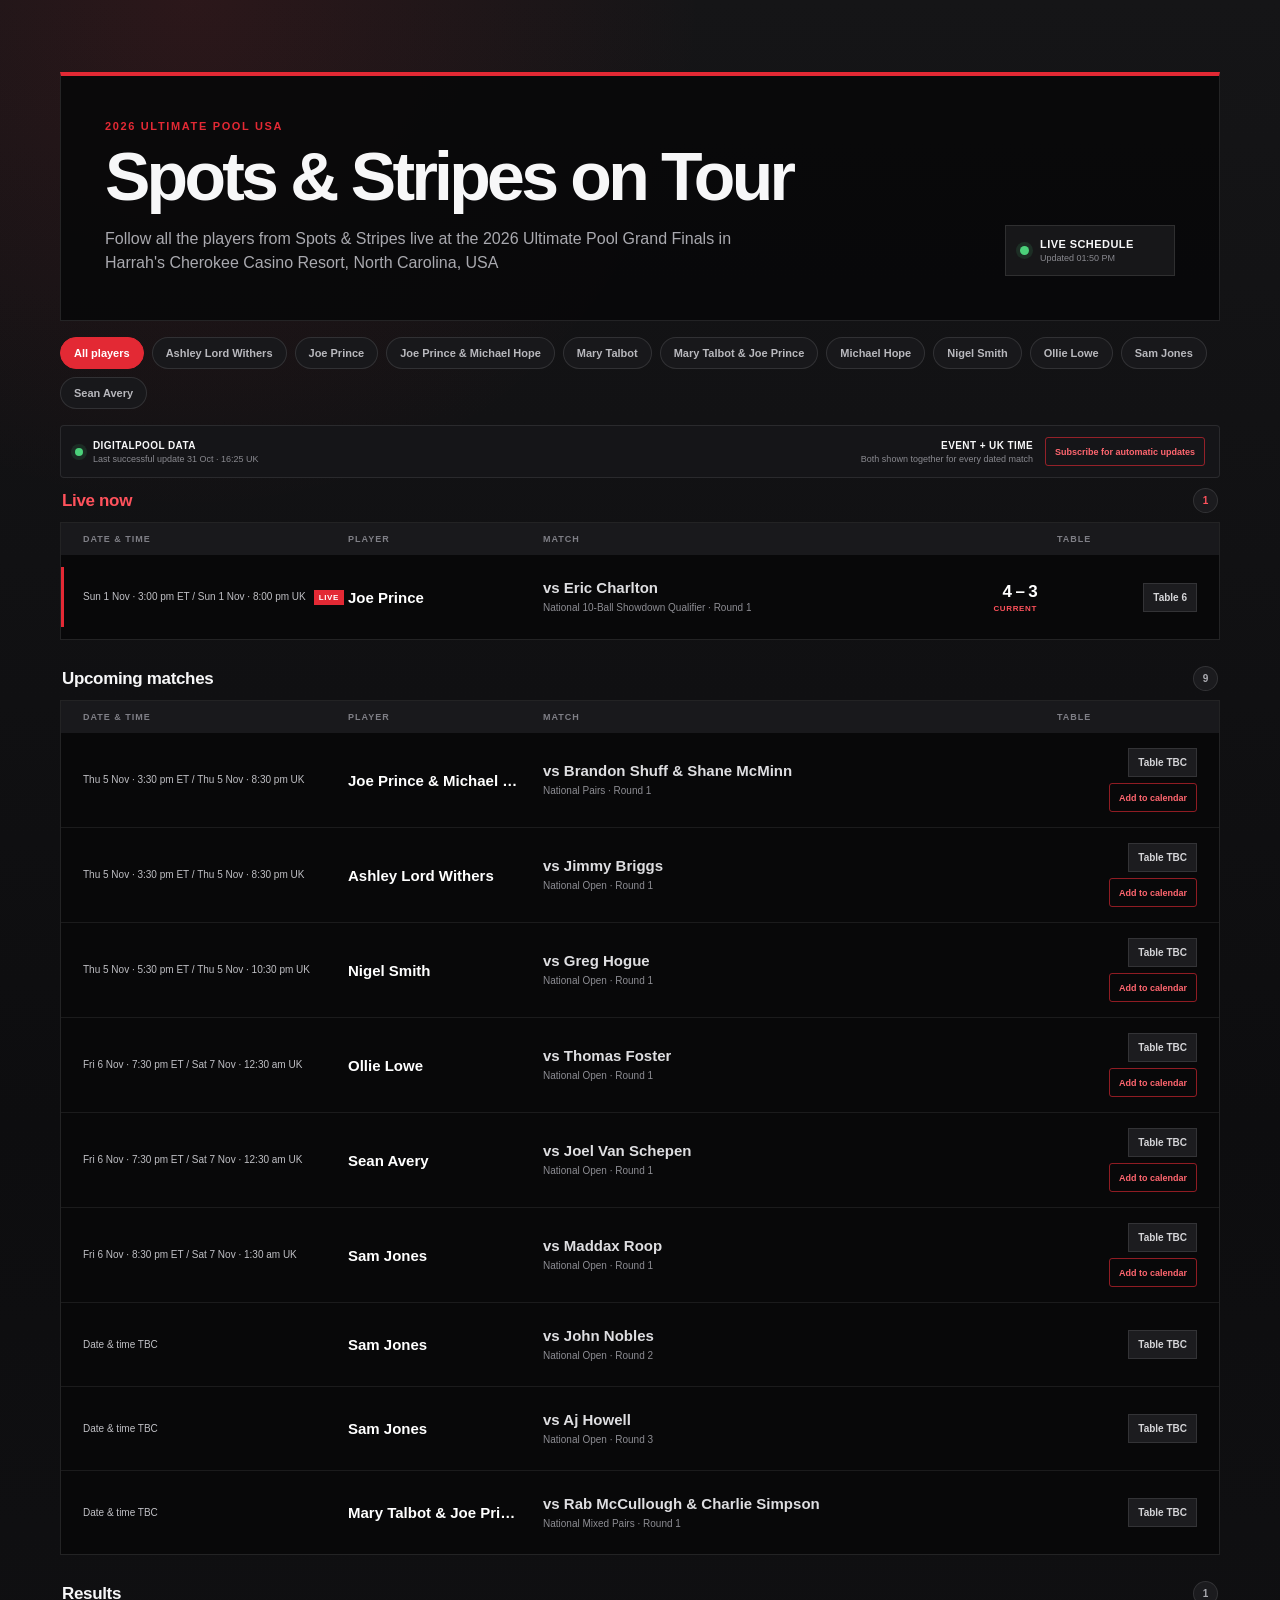
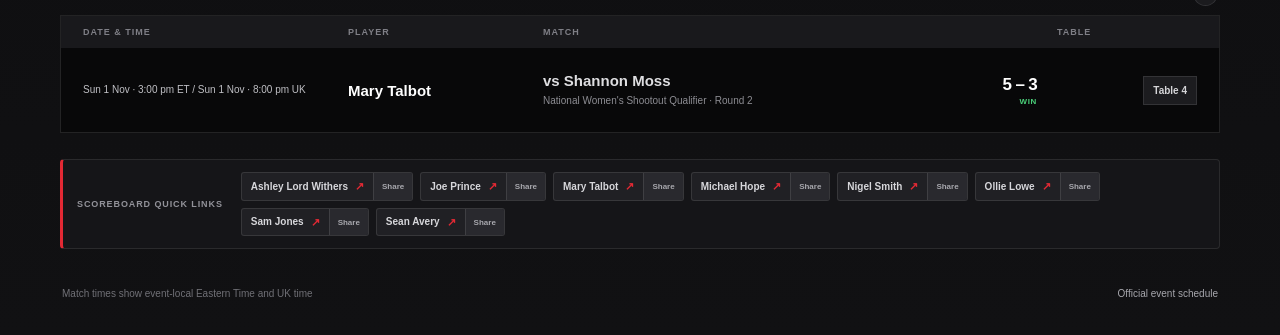
==== commit 9978292d: "Move scoreboard links below schedule" ====
--- a/preview/index.html
+++ b/preview/index.html
@@ -38,19 +38,6 @@
 			<div class="upusa-data-source" data-source-status data-source-ok="1" data-source-last-success="2026-10-31T16:25:00Z"><span></span><div><strong>DigitalPool data</strong><small data-source-copy>Last successful update recorded</small></div></div>
 			<div class="upusa-calendar-subscribe"><div class="upusa-timezone-note"><strong>Event + UK time</strong><small>Both shown together for every dated match</small></div><button type="button" class="upusa-calendar-button" data-subscribe-all>Subscribe for automatic updates</button></div>
 		</section>
-		<nav class="upusa-scoreboard-links" aria-label="Open player scoreboards">
-			<span>Scoreboard quick links</span>
-			<div>
-				<span class="upusa-scoreboard-link"><a href="/scoreboard-ashley/" target="_blank" rel="noopener">Ashley Lord Withers<span aria-hidden="true">↗</span></a><button type="button" data-share-scoreboard data-url="/scoreboard-ashley/" data-name="Ashley Lord Withers">Share</button></span>
-				<span class="upusa-scoreboard-link"><a href="/scoreboard-joe/" target="_blank" rel="noopener">Joe Prince<span aria-hidden="true">↗</span></a><button type="button" data-share-scoreboard data-url="/scoreboard-joe/" data-name="Joe Prince">Share</button></span>
-				<span class="upusa-scoreboard-link"><a href="/scoreboard-mary/" target="_blank" rel="noopener">Mary Talbot<span aria-hidden="true">↗</span></a><button type="button" data-share-scoreboard data-url="/scoreboard-mary/" data-name="Mary Talbot">Share</button></span>
-				<span class="upusa-scoreboard-link"><a href="/scoreboard-michael/" target="_blank" rel="noopener">Michael Hope<span aria-hidden="true">↗</span></a><button type="button" data-share-scoreboard data-url="/scoreboard-michael/" data-name="Michael Hope">Share</button></span>
-				<span class="upusa-scoreboard-link"><a href="/scoreboard-nigel/" target="_blank" rel="noopener">Nigel Smith<span aria-hidden="true">↗</span></a><button type="button" data-share-scoreboard data-url="/scoreboard-nigel/" data-name="Nigel Smith">Share</button></span>
-				<span class="upusa-scoreboard-link"><a href="/scoreboard-ollie/" target="_blank" rel="noopener">Ollie Lowe<span aria-hidden="true">↗</span></a><button type="button" data-share-scoreboard data-url="/scoreboard-ollie/" data-name="Ollie Lowe">Share</button></span>
-				<span class="upusa-scoreboard-link"><a href="/scoreboard-sam/" target="_blank" rel="noopener">Sam Jones<span aria-hidden="true">↗</span></a><button type="button" data-share-scoreboard data-url="/scoreboard-sam/" data-name="Sam Jones">Share</button></span>
-				<span class="upusa-scoreboard-link"><a href="/scoreboard-sean/" target="_blank" rel="noopener">Sean Avery<span aria-hidden="true">↗</span></a><button type="button" data-share-scoreboard data-url="/scoreboard-sean/" data-name="Sean Avery">Share</button></span>
-			</div>
-		</nav>
 		<section class="upusa-next-match" data-next-match hidden><div class="upusa-next-label"><span>Next match</span><strong data-next-countdown>Calculating…</strong></div><div class="upusa-next-copy"><strong data-next-player></strong><span data-next-opponent></span></div><div class="upusa-next-meta"><span data-next-time></span><span data-next-table></span></div><button type="button" class="upusa-calendar-button" data-next-calendar>Add to calendar</button></section>
 
 		<div class="upusa-schedule-sections">
@@ -68,6 +55,20 @@
 			</section>
 		</div>
 
+		<nav class="upusa-scoreboard-links" aria-label="Open player scoreboards">
+			<span>Scoreboard quick links</span>
+			<div>
+				<span class="upusa-scoreboard-link"><a href="/scoreboard-ashley/" target="_blank" rel="noopener">Ashley Lord Withers<span aria-hidden="true">↗</span></a><button type="button" data-share-scoreboard data-url="/scoreboard-ashley/" data-name="Ashley Lord Withers">Share</button></span>
+				<span class="upusa-scoreboard-link"><a href="/scoreboard-joe/" target="_blank" rel="noopener">Joe Prince<span aria-hidden="true">↗</span></a><button type="button" data-share-scoreboard data-url="/scoreboard-joe/" data-name="Joe Prince">Share</button></span>
+				<span class="upusa-scoreboard-link"><a href="/scoreboard-mary/" target="_blank" rel="noopener">Mary Talbot<span aria-hidden="true">↗</span></a><button type="button" data-share-scoreboard data-url="/scoreboard-mary/" data-name="Mary Talbot">Share</button></span>
+				<span class="upusa-scoreboard-link"><a href="/scoreboard-michael/" target="_blank" rel="noopener">Michael Hope<span aria-hidden="true">↗</span></a><button type="button" data-share-scoreboard data-url="/scoreboard-michael/" data-name="Michael Hope">Share</button></span>
+				<span class="upusa-scoreboard-link"><a href="/scoreboard-nigel/" target="_blank" rel="noopener">Nigel Smith<span aria-hidden="true">↗</span></a><button type="button" data-share-scoreboard data-url="/scoreboard-nigel/" data-name="Nigel Smith">Share</button></span>
+				<span class="upusa-scoreboard-link"><a href="/scoreboard-ollie/" target="_blank" rel="noopener">Ollie Lowe<span aria-hidden="true">↗</span></a><button type="button" data-share-scoreboard data-url="/scoreboard-ollie/" data-name="Ollie Lowe">Share</button></span>
+				<span class="upusa-scoreboard-link"><a href="/scoreboard-sam/" target="_blank" rel="noopener">Sam Jones<span aria-hidden="true">↗</span></a><button type="button" data-share-scoreboard data-url="/scoreboard-sam/" data-name="Sam Jones">Share</button></span>
+				<span class="upusa-scoreboard-link"><a href="/scoreboard-sean/" target="_blank" rel="noopener">Sean Avery<span aria-hidden="true">↗</span></a><button type="button" data-share-scoreboard data-url="/scoreboard-sean/" data-name="Sean Avery">Share</button></span>
+			</div>
+		</nav>
+
 		<footer class="upusa-schedule-footer">
 			<span>Match times show event-local Eastern Time and UK time</span>
 			<a href="https://digitalpool.com/events/2026-ultimate-pool-usa-league-grand-finals/player-schedules">Official event schedule</a>
--- a/assets/schedule-page.css
+++ b/assets/schedule-page.css
@@ -213,7 +213,7 @@
 	grid-template-columns: auto minmax(0, 1fr);
 	align-items: center;
 	gap: 12px 18px;
-	margin: 0 0 24px;
+	margin: 26px 0 24px;
 	padding: 12px 14px;
 	background: #151518;
 	border: 1px solid rgba(255, 255, 255, 0.09);
@@ -666,7 +666,7 @@
 	.upusa-scoreboard-links {
 		grid-template-columns: 1fr;
 		gap: 9px;
-		margin: 0 0 22px;
+		margin: 22px 0;
 		padding: 13px;
 	}
 
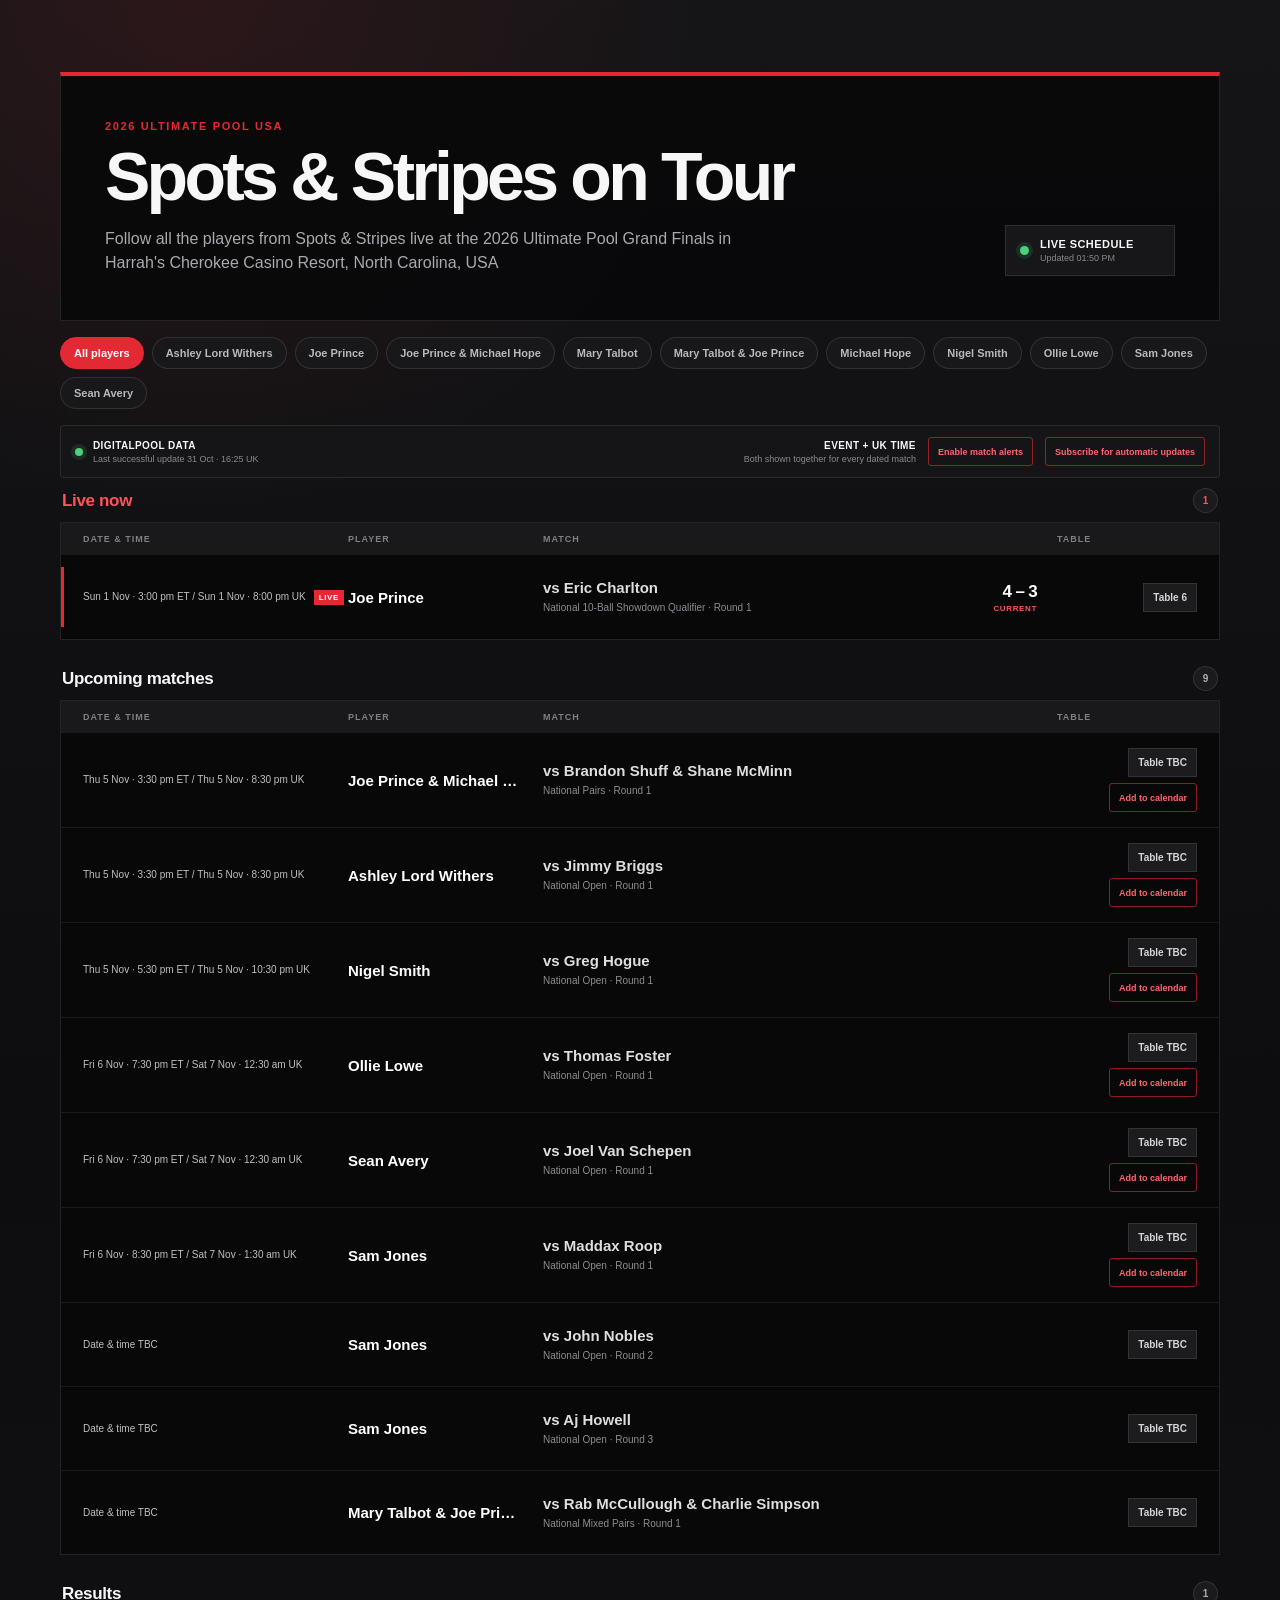
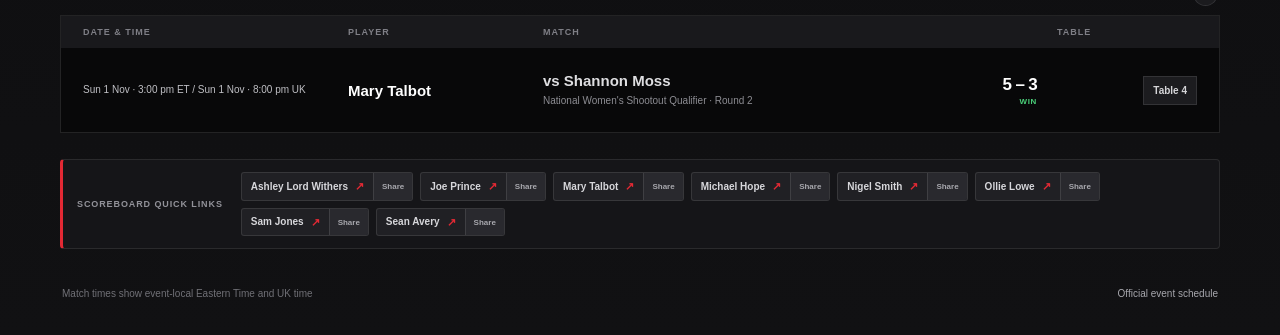
==== commit 59965688: "Add OneSignal match notifications" ====
--- a/preview/index.html
+++ b/preview/index.html
@@ -7,7 +7,7 @@
 	<link rel="stylesheet" href="../assets/schedule-page.css">
 </head>
 <body class="typlive-public-schedule">
-	<main class="upusa-schedule" data-schedule-app data-endpoint="schedule.json" data-refresh="30" data-calendar-base="/upusa-calendar">
+	<main class="upusa-schedule" data-schedule-app data-endpoint="schedule.json" data-refresh="30" data-calendar-base="/upusa-calendar" data-onesignal-app-id="preview-app" data-notification-tag-key="typlive_event" data-notification-tag-value="upusa_2026">
 		<header class="upusa-schedule-hero">
 			<div>
 				<p class="upusa-eyebrow">2026 Ultimate Pool USA</p>
@@ -36,8 +36,9 @@
 		<label class="upusa-player-select"><span>Show player</span><select data-player-select><option value="all">All players</option><option value="ashley">Ashley Lord Withers</option><option value="joe">Joe Prince</option><option value="pair-joe-prince-michael-hope">Joe Prince &amp; Michael Hope</option><option value="mary">Mary Talbot</option><option value="pair-mary-talbot-joe-prince">Mary Talbot &amp; Joe Prince</option><option value="michael">Michael Hope</option><option value="nigel">Nigel Smith</option><option value="ollie">Ollie Lowe</option><option value="sam">Sam Jones</option><option value="sean">Sean Avery</option></select></label>
 		<section class="upusa-schedule-tools" aria-label="Schedule options">
 			<div class="upusa-data-source" data-source-status data-source-ok="1" data-source-last-success="2026-10-31T16:25:00Z"><span></span><div><strong>DigitalPool data</strong><small data-source-copy>Last successful update recorded</small></div></div>
-			<div class="upusa-calendar-subscribe"><div class="upusa-timezone-note"><strong>Event + UK time</strong><small>Both shown together for every dated match</small></div><button type="button" class="upusa-calendar-button" data-subscribe-all>Subscribe for automatic updates</button></div>
+			<div class="upusa-calendar-subscribe"><div class="upusa-timezone-note"><strong>Event + UK time</strong><small>Both shown together for every dated match</small></div><button type="button" class="upusa-calendar-button upusa-alert-button" data-match-alerts>Enable match alerts</button><button type="button" class="upusa-calendar-button" data-subscribe-all>Subscribe for automatic updates</button></div>
 		</section>
+		<aside class="upusa-alert-help" data-alert-help hidden><div><strong>Enable alerts on iPhone</strong><span>Tap Share, choose Add to Home Screen, open the new Spots &amp; Stripes icon, then tap Enable match alerts.</span></div><button type="button" data-dismiss-alert-help aria-label="Dismiss notification instructions">×</button></aside>
 		<section class="upusa-next-match" data-next-match hidden><div class="upusa-next-label"><span>Next match</span><strong data-next-countdown>Calculating…</strong></div><div class="upusa-next-copy"><strong data-next-player></strong><span data-next-opponent></span></div><div class="upusa-next-meta"><span data-next-time></span><span data-next-table></span></div><button type="button" class="upusa-calendar-button" data-next-calendar>Add to calendar</button></section>
 
 		<div class="upusa-schedule-sections">
@@ -75,6 +76,7 @@
 		</footer>
 		<div class="upusa-toast" data-toast role="status" aria-live="polite" hidden></div>
 	</main>
+	<script src="onesignal-mock.js"></script>
 	<script src="../assets/schedule-page.js"></script>
 </body>
 </html>
--- a/assets/schedule-page.css
+++ b/assets/schedule-page.css
@@ -206,6 +206,48 @@
 	display: flex;
 	align-items: center;
 	gap: 12px;
+}
+
+.upusa-alert-help {
+	display: flex;
+	align-items: flex-start;
+	justify-content: space-between;
+	gap: 16px;
+	margin: 0 0 14px;
+	padding: 12px 14px;
+	background: rgba(227, 41, 52, 0.1);
+	border: 1px solid rgba(227, 41, 52, 0.35);
+	border-left: 3px solid var(--upusa-red);
+	border-radius: 4px;
+}
+
+.upusa-alert-help[hidden] {
+	display: none;
+}
+
+.upusa-alert-help strong,
+.upusa-alert-help span {
+	display: block;
+}
+
+.upusa-alert-help strong {
+	font-size: 11px;
+}
+
+.upusa-alert-help span {
+	margin-top: 4px;
+	color: #aaaab0;
+	font-size: 10px;
+	line-height: 1.45;
+}
+
+.upusa-alert-help button {
+	padding: 0 3px;
+	background: none;
+	border: 0;
+	color: #aaaab0;
+	font-size: 20px;
+	cursor: pointer;
 }
 
 .upusa-scoreboard-links {
@@ -568,6 +610,17 @@
 
 .upusa-calendar-button:hover {
 	background: var(--upusa-red);
+	color: #fff;
+}
+
+.upusa-calendar-button:disabled {
+	opacity: 0.55;
+	cursor: wait;
+}
+
+.upusa-alert-button[aria-pressed="true"] {
+	background: #237a46;
+	border-color: #40b66e;
 	color: #fff;
 }
 
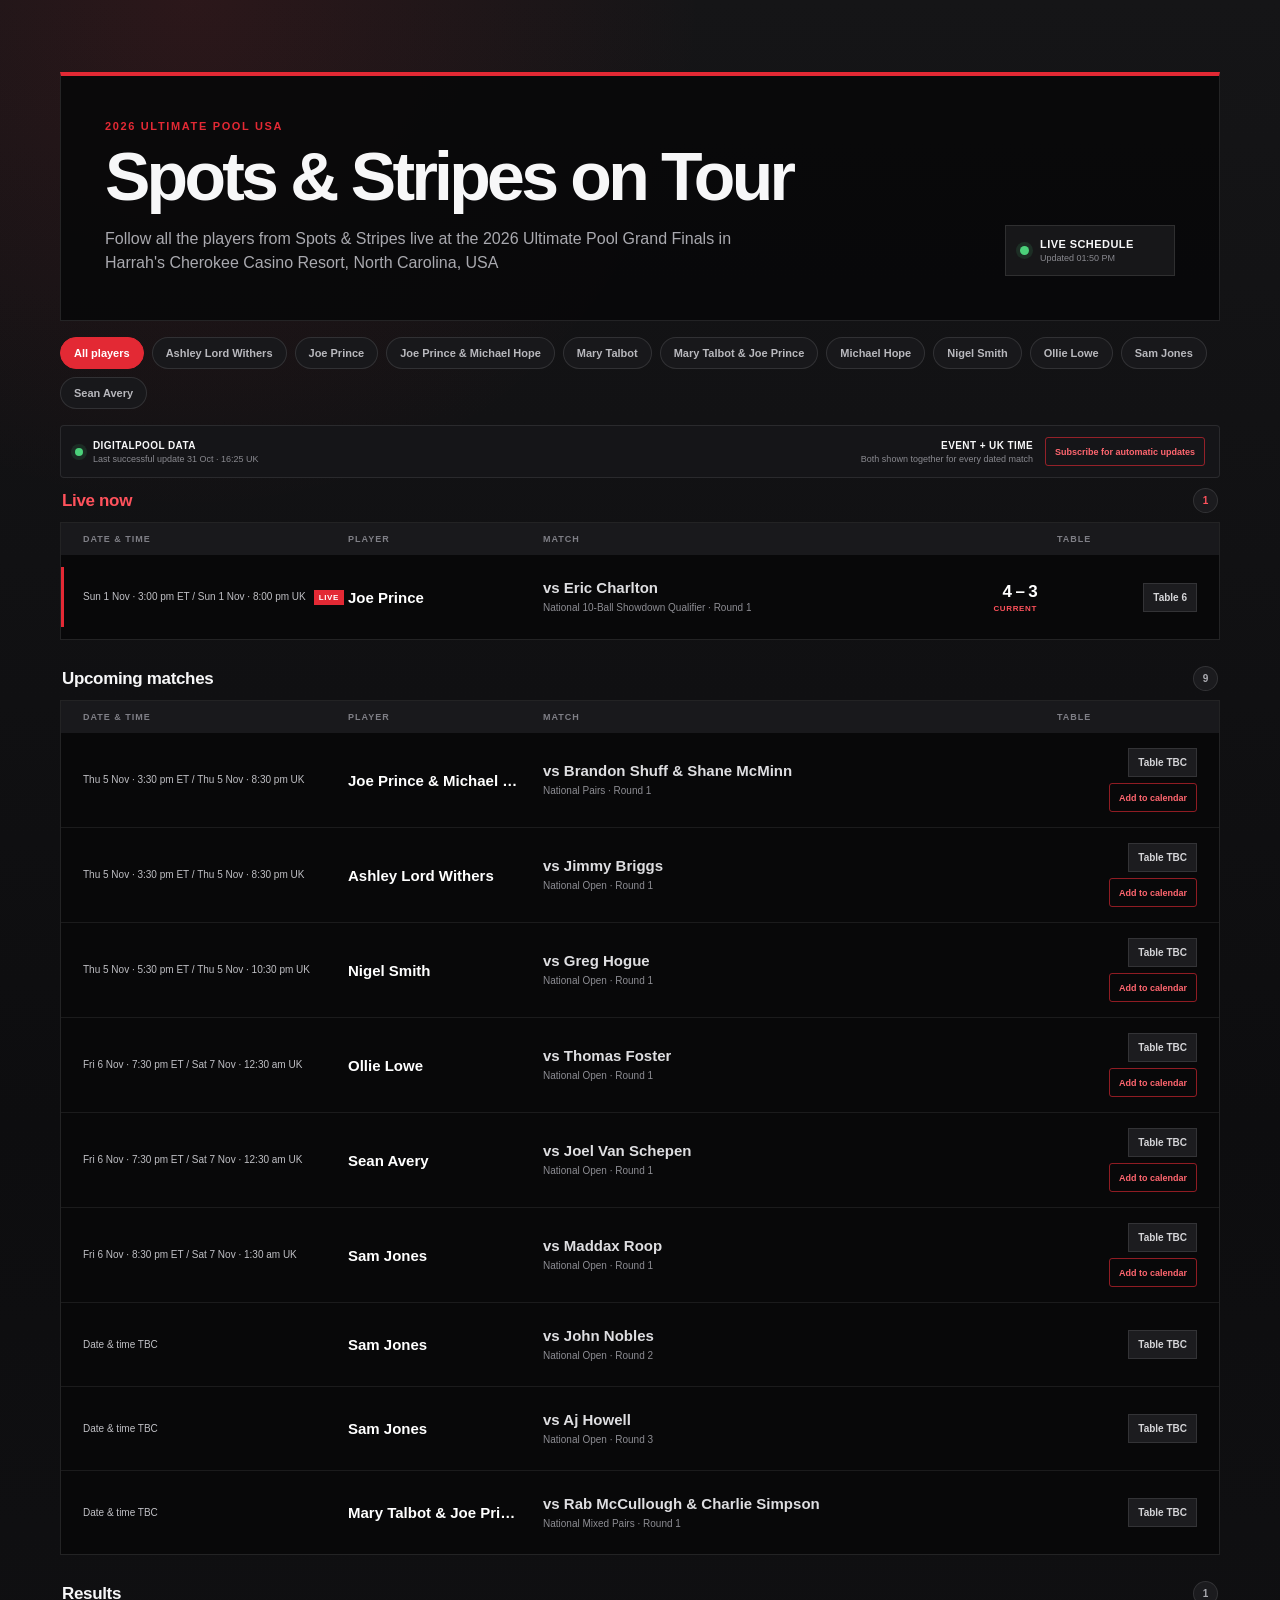
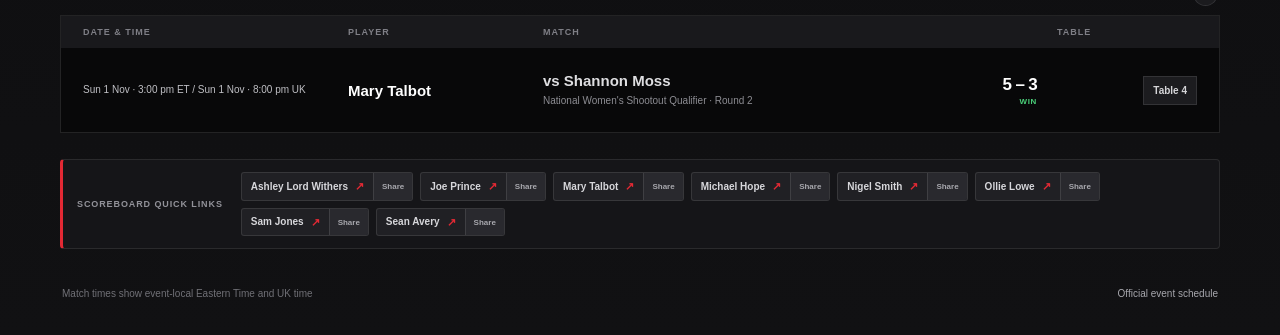
==== commit 0bb03b38: "Remove external match notifications" ====
--- a/preview/index.html
+++ b/preview/index.html
@@ -7,7 +7,7 @@
 	<link rel="stylesheet" href="../assets/schedule-page.css">
 </head>
 <body class="typlive-public-schedule">
-	<main class="upusa-schedule" data-schedule-app data-endpoint="schedule.json" data-refresh="30" data-calendar-base="/upusa-calendar" data-onesignal-app-id="preview-app" data-notification-tag-key="typlive_event" data-notification-tag-value="upusa_2026">
+	<main class="upusa-schedule" data-schedule-app data-endpoint="schedule.json" data-refresh="30" data-calendar-base="/upusa-calendar">
 		<header class="upusa-schedule-hero">
 			<div>
 				<p class="upusa-eyebrow">2026 Ultimate Pool USA</p>
@@ -36,9 +36,8 @@
 		<label class="upusa-player-select"><span>Show player</span><select data-player-select><option value="all">All players</option><option value="ashley">Ashley Lord Withers</option><option value="joe">Joe Prince</option><option value="pair-joe-prince-michael-hope">Joe Prince &amp; Michael Hope</option><option value="mary">Mary Talbot</option><option value="pair-mary-talbot-joe-prince">Mary Talbot &amp; Joe Prince</option><option value="michael">Michael Hope</option><option value="nigel">Nigel Smith</option><option value="ollie">Ollie Lowe</option><option value="sam">Sam Jones</option><option value="sean">Sean Avery</option></select></label>
 		<section class="upusa-schedule-tools" aria-label="Schedule options">
 			<div class="upusa-data-source" data-source-status data-source-ok="1" data-source-last-success="2026-10-31T16:25:00Z"><span></span><div><strong>DigitalPool data</strong><small data-source-copy>Last successful update recorded</small></div></div>
-			<div class="upusa-calendar-subscribe"><div class="upusa-timezone-note"><strong>Event + UK time</strong><small>Both shown together for every dated match</small></div><button type="button" class="upusa-calendar-button upusa-alert-button" data-match-alerts>Enable match alerts</button><button type="button" class="upusa-calendar-button" data-subscribe-all>Subscribe for automatic updates</button></div>
+			<div class="upusa-calendar-subscribe"><div class="upusa-timezone-note"><strong>Event + UK time</strong><small>Both shown together for every dated match</small></div><button type="button" class="upusa-calendar-button" data-subscribe-all>Subscribe for automatic updates</button></div>
 		</section>
-		<aside class="upusa-alert-help" data-alert-help hidden><div><strong>Enable alerts on iPhone</strong><span>Tap Share, choose Add to Home Screen, open the new Spots &amp; Stripes icon, then tap Enable match alerts.</span></div><button type="button" data-dismiss-alert-help aria-label="Dismiss notification instructions">×</button></aside>
 		<section class="upusa-next-match" data-next-match hidden><div class="upusa-next-label"><span>Next match</span><strong data-next-countdown>Calculating…</strong></div><div class="upusa-next-copy"><strong data-next-player></strong><span data-next-opponent></span></div><div class="upusa-next-meta"><span data-next-time></span><span data-next-table></span></div><button type="button" class="upusa-calendar-button" data-next-calendar>Add to calendar</button></section>
 
 		<div class="upusa-schedule-sections">
@@ -76,7 +75,6 @@
 		</footer>
 		<div class="upusa-toast" data-toast role="status" aria-live="polite" hidden></div>
 	</main>
-	<script src="onesignal-mock.js"></script>
 	<script src="../assets/schedule-page.js"></script>
 </body>
 </html>
--- a/assets/schedule-page.css
+++ b/assets/schedule-page.css
@@ -206,48 +206,6 @@
 	display: flex;
 	align-items: center;
 	gap: 12px;
-}
-
-.upusa-alert-help {
-	display: flex;
-	align-items: flex-start;
-	justify-content: space-between;
-	gap: 16px;
-	margin: 0 0 14px;
-	padding: 12px 14px;
-	background: rgba(227, 41, 52, 0.1);
-	border: 1px solid rgba(227, 41, 52, 0.35);
-	border-left: 3px solid var(--upusa-red);
-	border-radius: 4px;
-}
-
-.upusa-alert-help[hidden] {
-	display: none;
-}
-
-.upusa-alert-help strong,
-.upusa-alert-help span {
-	display: block;
-}
-
-.upusa-alert-help strong {
-	font-size: 11px;
-}
-
-.upusa-alert-help span {
-	margin-top: 4px;
-	color: #aaaab0;
-	font-size: 10px;
-	line-height: 1.45;
-}
-
-.upusa-alert-help button {
-	padding: 0 3px;
-	background: none;
-	border: 0;
-	color: #aaaab0;
-	font-size: 20px;
-	cursor: pointer;
 }
 
 .upusa-scoreboard-links {
@@ -610,17 +568,6 @@
 
 .upusa-calendar-button:hover {
 	background: var(--upusa-red);
-	color: #fff;
-}
-
-.upusa-calendar-button:disabled {
-	opacity: 0.55;
-	cursor: wait;
-}
-
-.upusa-alert-button[aria-pressed="true"] {
-	background: #237a46;
-	border-color: #40b66e;
 	color: #fff;
 }
 
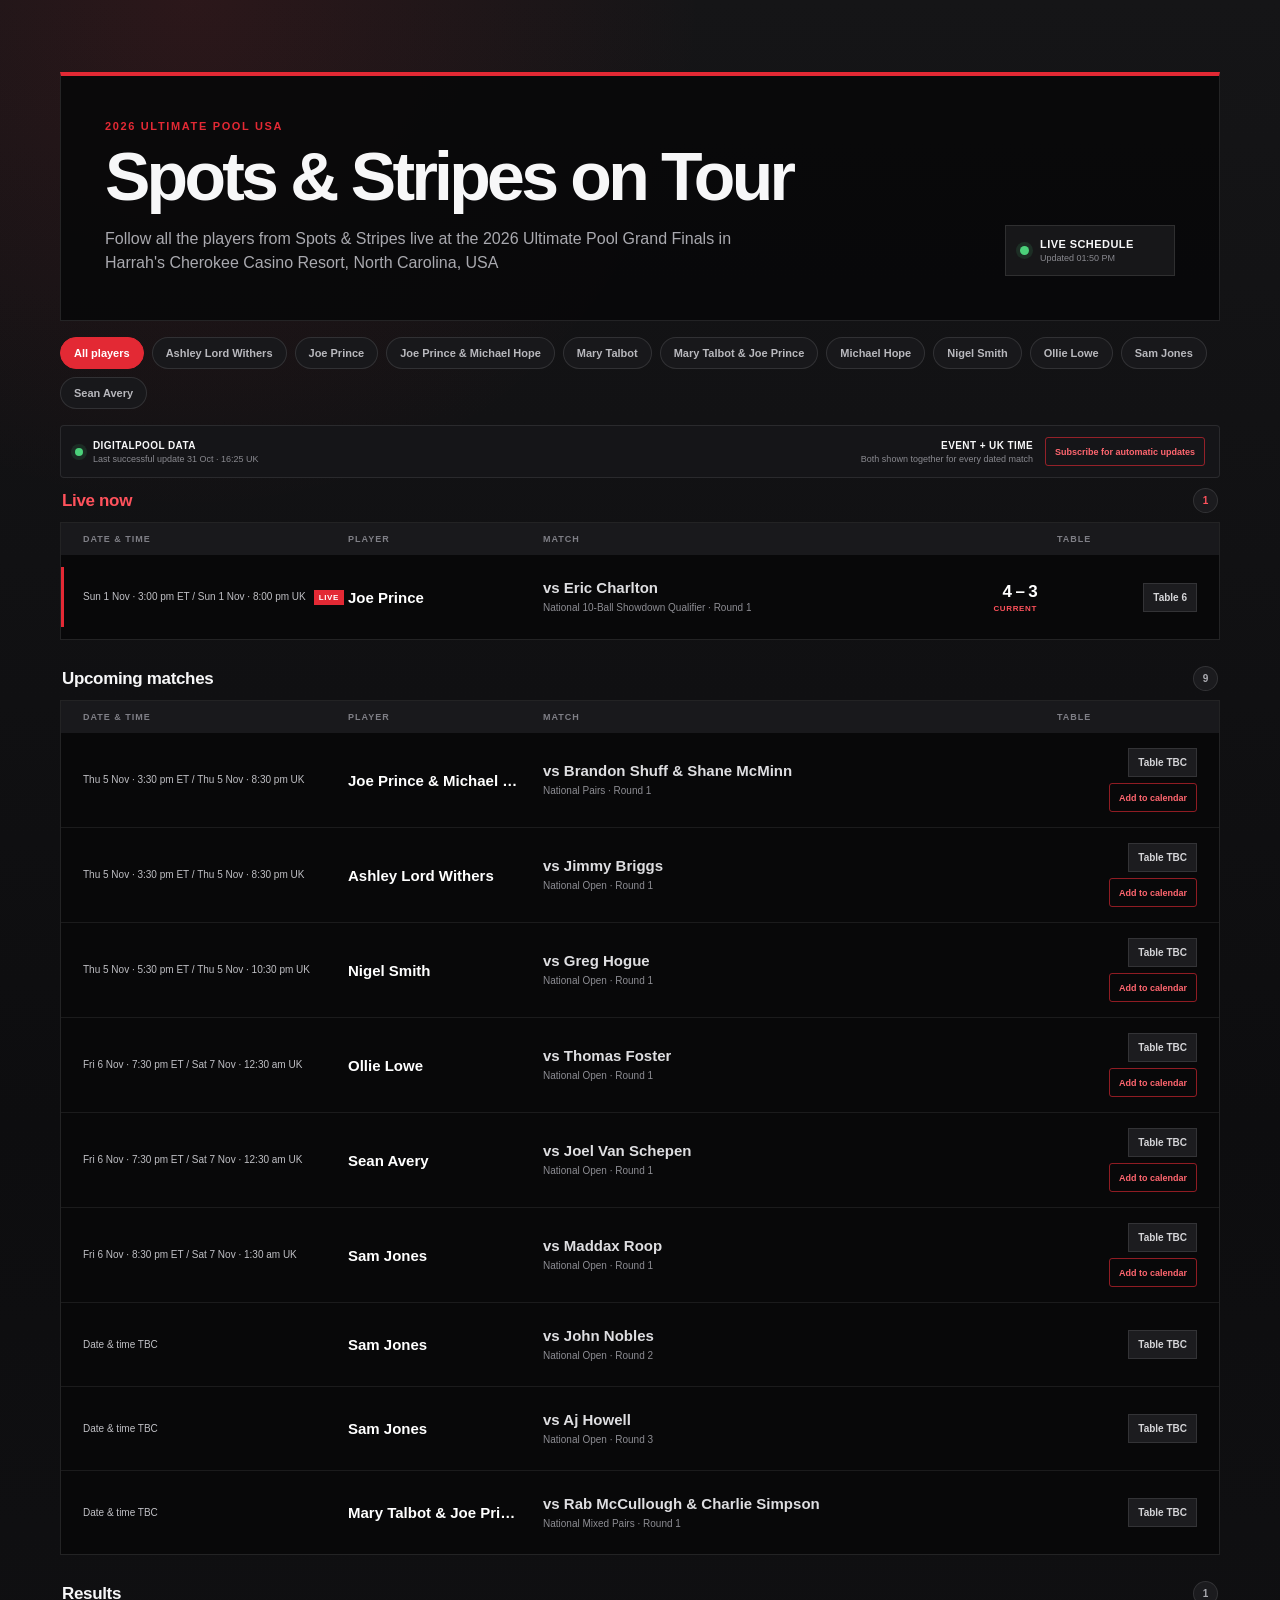
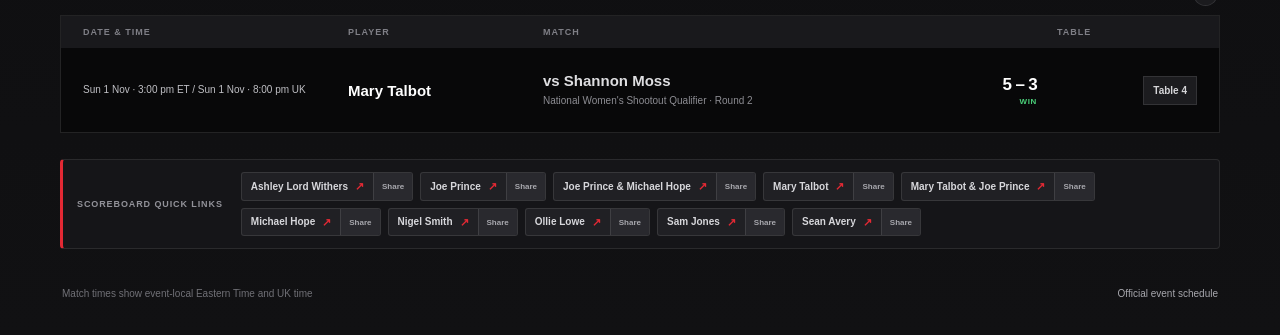
==== commit e6ceb9e7: "Add pair scoreboard links" ====
--- a/preview/index.html
+++ b/preview/index.html
@@ -60,7 +60,9 @@
 			<div>
 				<span class="upusa-scoreboard-link"><a href="/scoreboard-ashley/" target="_blank" rel="noopener">Ashley Lord Withers<span aria-hidden="true">↗</span></a><button type="button" data-share-scoreboard data-url="/scoreboard-ashley/" data-name="Ashley Lord Withers">Share</button></span>
 				<span class="upusa-scoreboard-link"><a href="/scoreboard-joe/" target="_blank" rel="noopener">Joe Prince<span aria-hidden="true">↗</span></a><button type="button" data-share-scoreboard data-url="/scoreboard-joe/" data-name="Joe Prince">Share</button></span>
+				<span class="upusa-scoreboard-link"><a href="/scoreboard-pair-joe-prince-michael-hope/" target="_blank" rel="noopener">Joe Prince &amp; Michael Hope<span aria-hidden="true">↗</span></a><button type="button" data-share-scoreboard data-url="/scoreboard-pair-joe-prince-michael-hope/" data-name="Joe Prince &amp; Michael Hope">Share</button></span>
 				<span class="upusa-scoreboard-link"><a href="/scoreboard-mary/" target="_blank" rel="noopener">Mary Talbot<span aria-hidden="true">↗</span></a><button type="button" data-share-scoreboard data-url="/scoreboard-mary/" data-name="Mary Talbot">Share</button></span>
+				<span class="upusa-scoreboard-link"><a href="/scoreboard-pair-mary-talbot-joe-prince/" target="_blank" rel="noopener">Mary Talbot &amp; Joe Prince<span aria-hidden="true">↗</span></a><button type="button" data-share-scoreboard data-url="/scoreboard-pair-mary-talbot-joe-prince/" data-name="Mary Talbot &amp; Joe Prince">Share</button></span>
 				<span class="upusa-scoreboard-link"><a href="/scoreboard-michael/" target="_blank" rel="noopener">Michael Hope<span aria-hidden="true">↗</span></a><button type="button" data-share-scoreboard data-url="/scoreboard-michael/" data-name="Michael Hope">Share</button></span>
 				<span class="upusa-scoreboard-link"><a href="/scoreboard-nigel/" target="_blank" rel="noopener">Nigel Smith<span aria-hidden="true">↗</span></a><button type="button" data-share-scoreboard data-url="/scoreboard-nigel/" data-name="Nigel Smith">Share</button></span>
 				<span class="upusa-scoreboard-link"><a href="/scoreboard-ollie/" target="_blank" rel="noopener">Ollie Lowe<span aria-hidden="true">↗</span></a><button type="button" data-share-scoreboard data-url="/scoreboard-ollie/" data-name="Ollie Lowe">Share</button></span>
